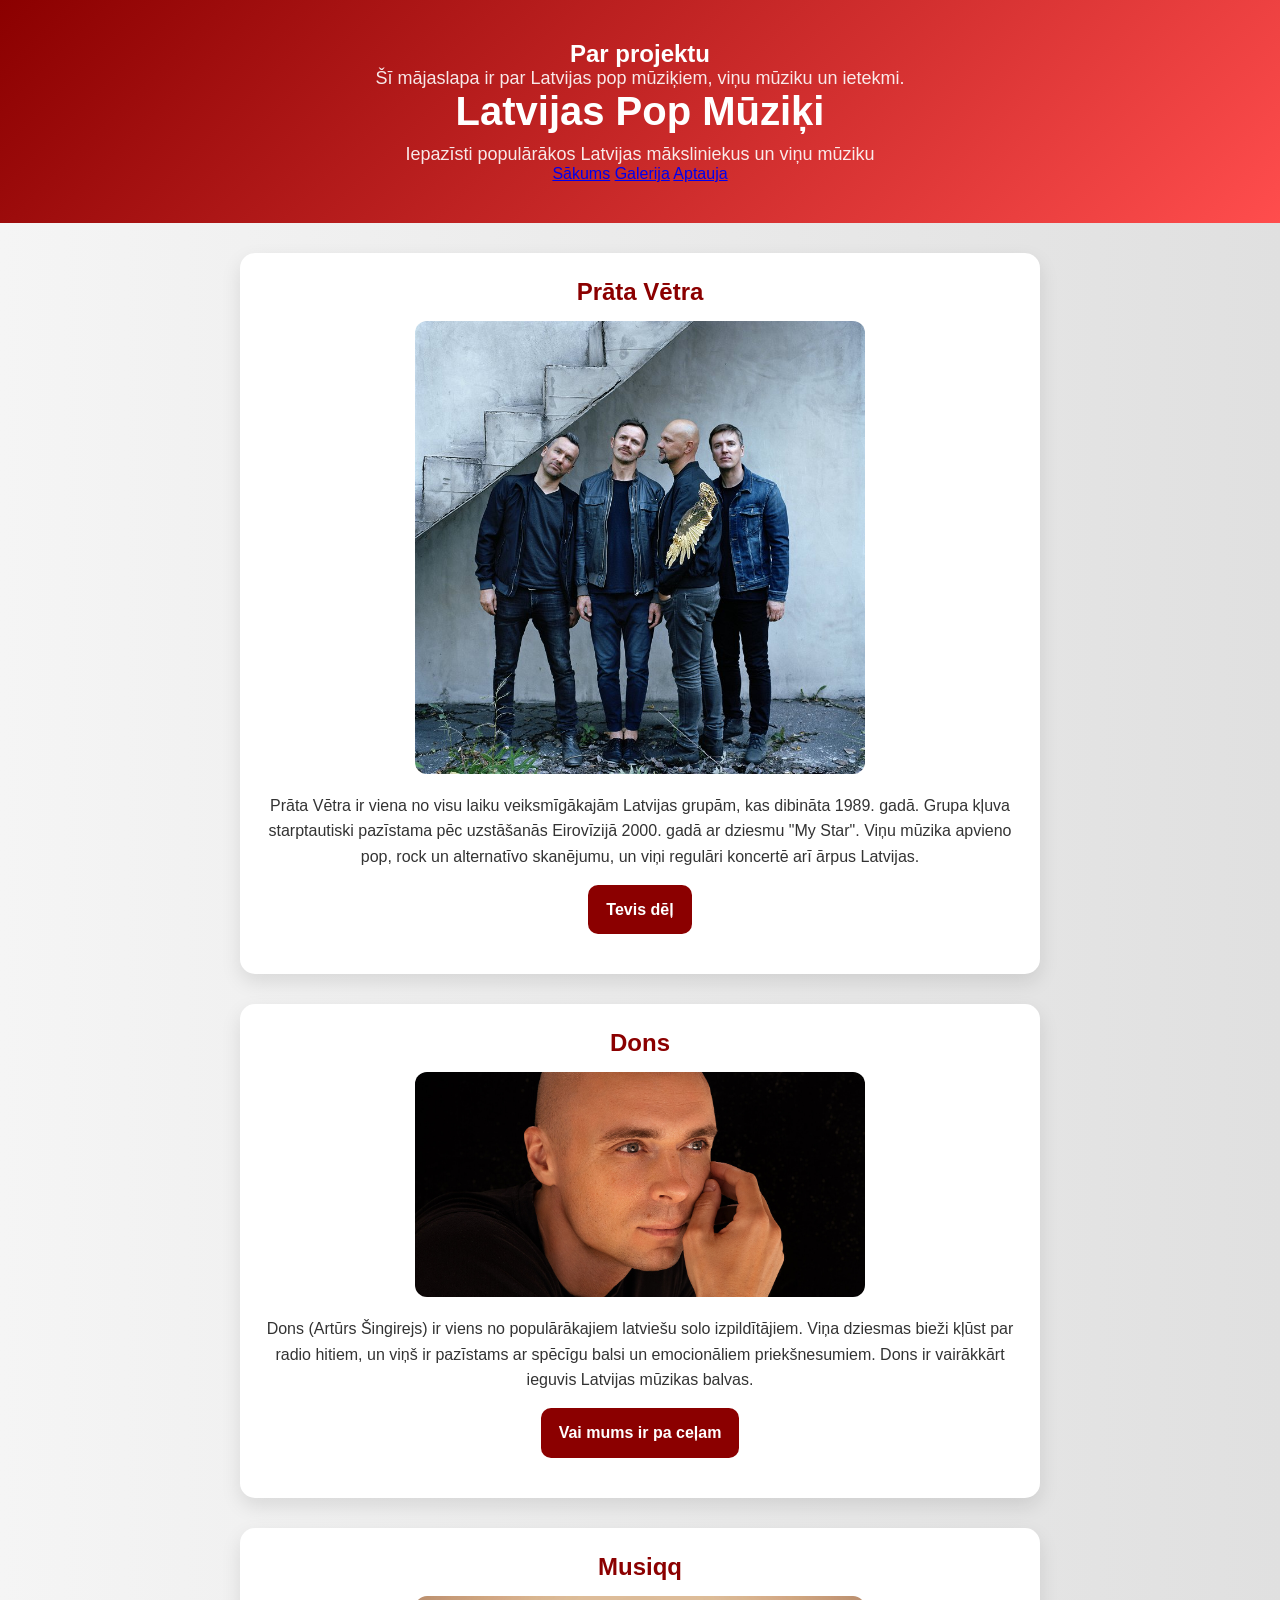
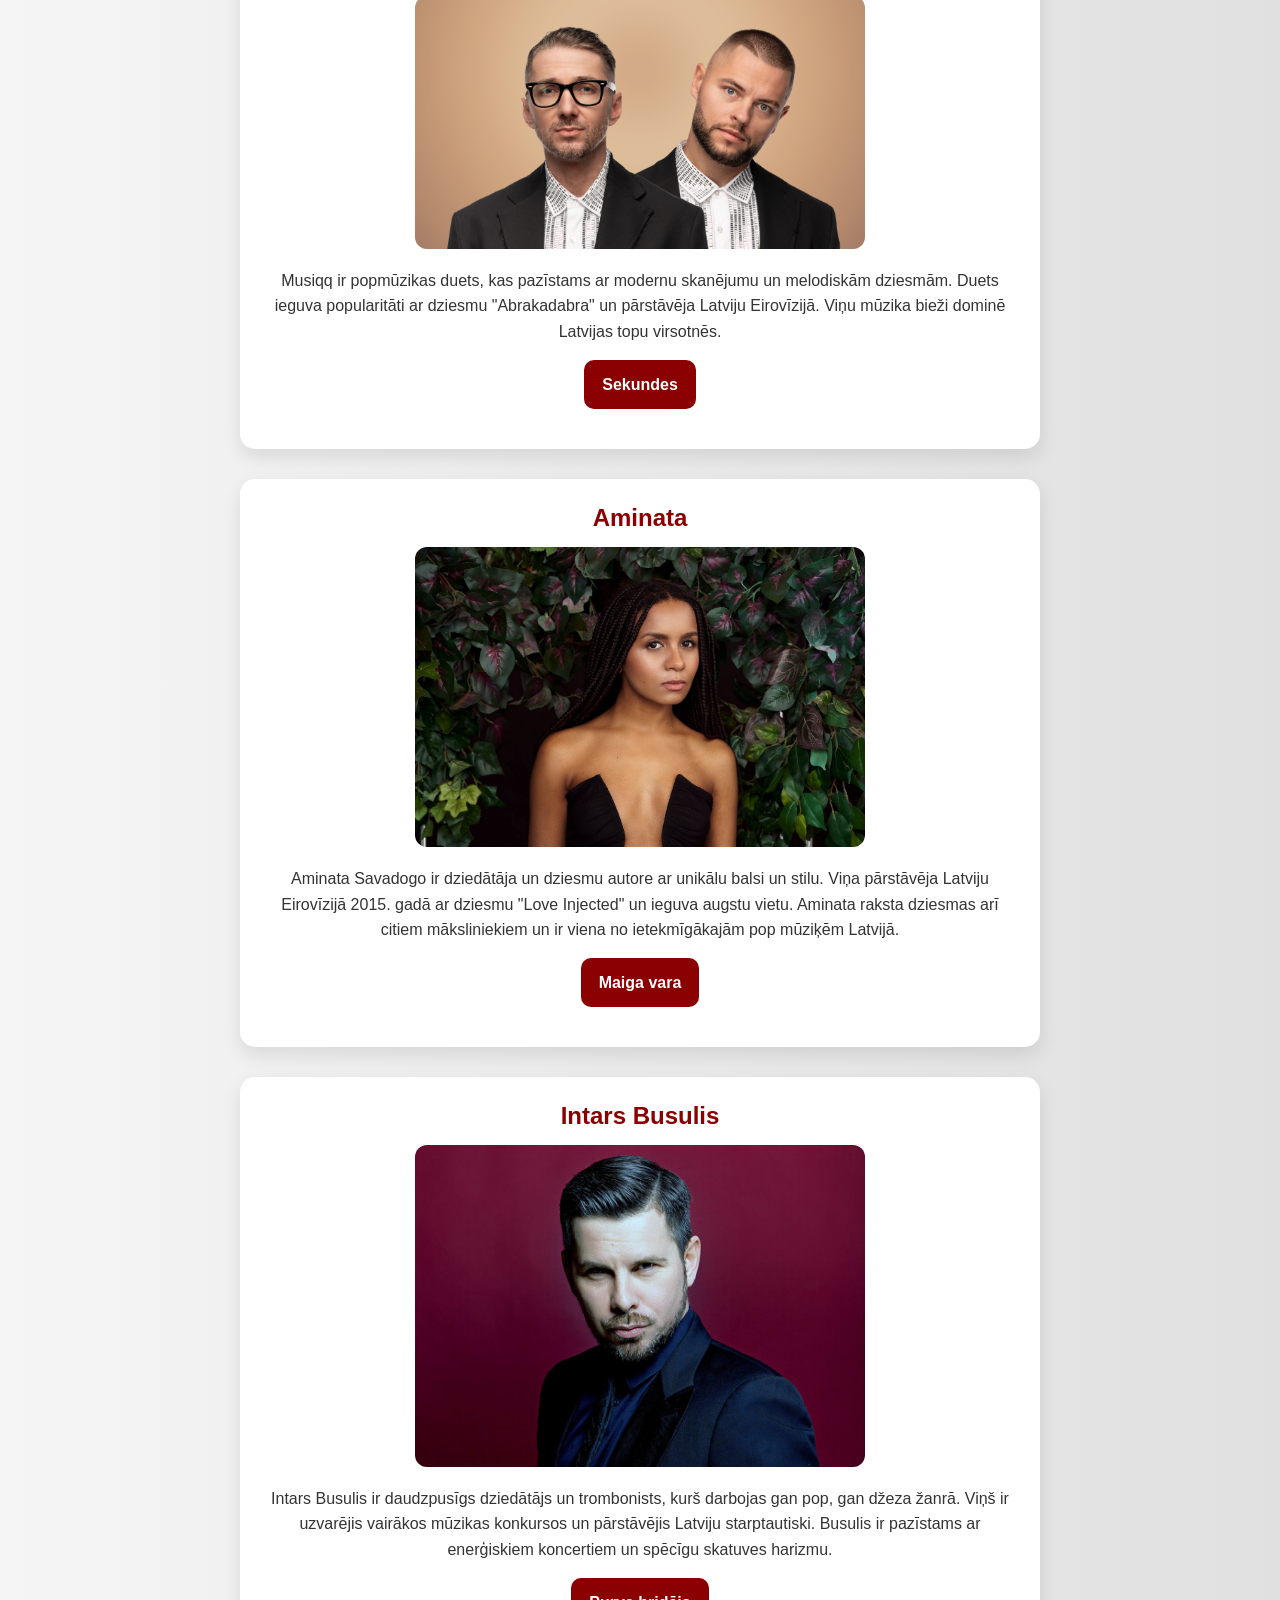
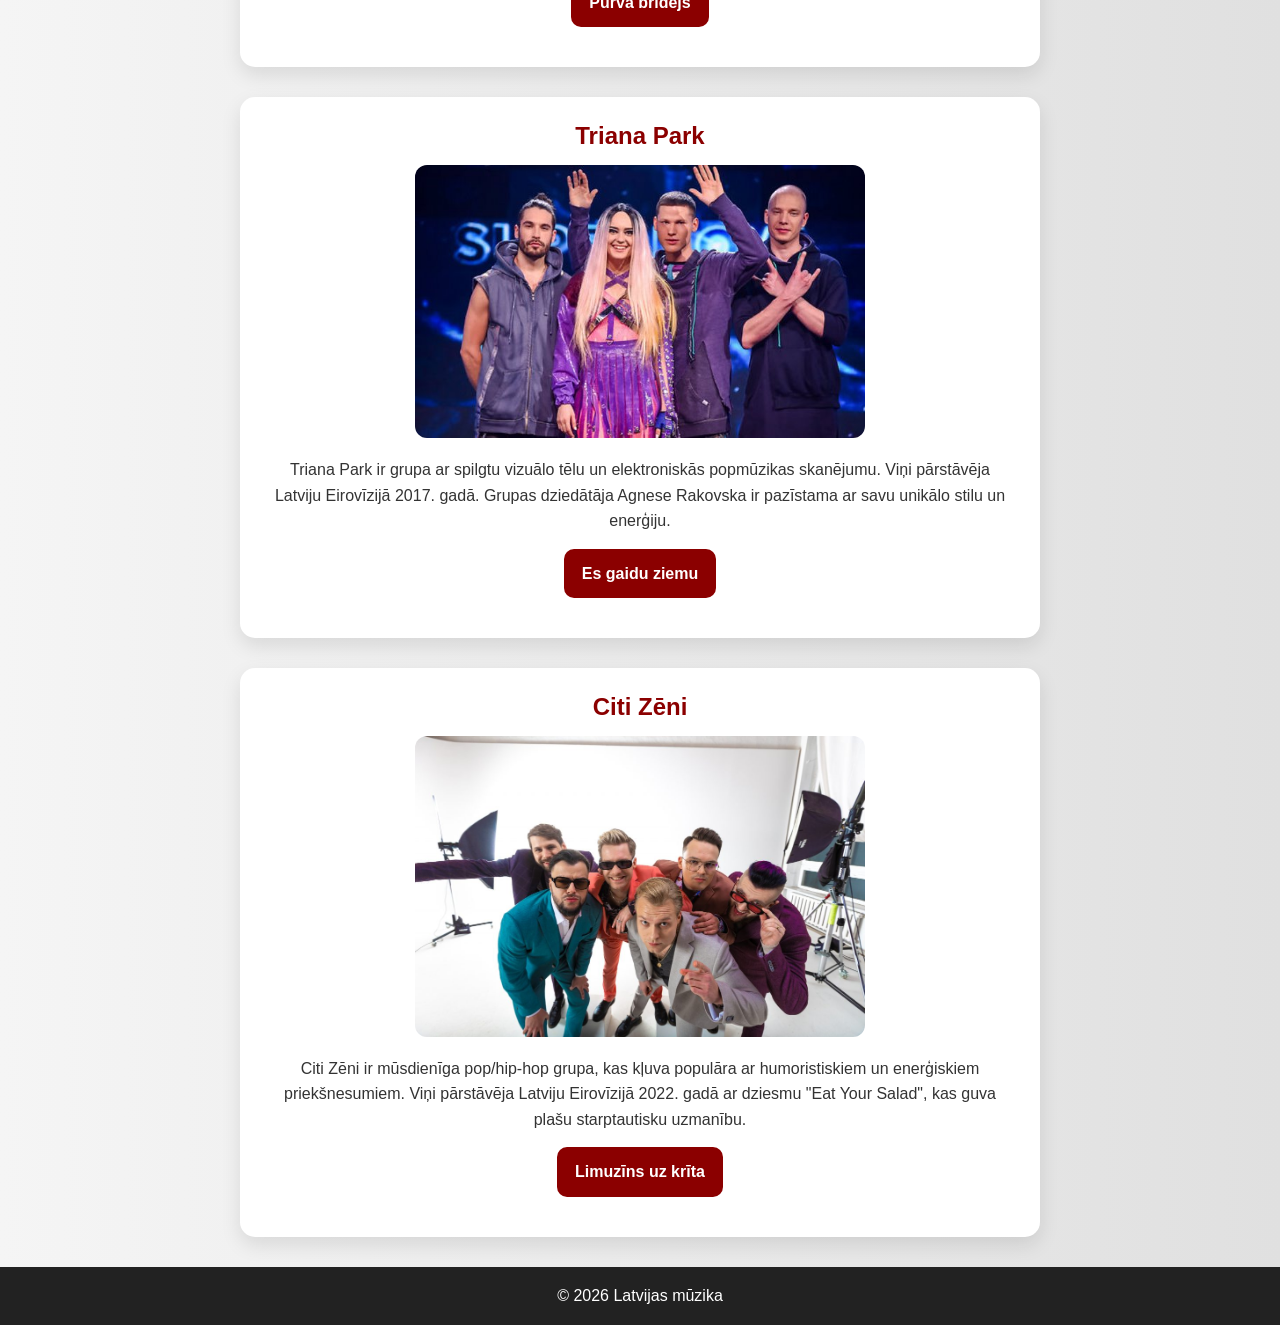
==== index.html @ 79929280 "Add files via upload" ====
<!DOCTYPE html>
<html lang="lv">
<head>
    <meta charset="UTF-8">
    <title>Latvijas pop mūziķi</title>
    <link rel="stylesheet" href="style.css">
</head>
<body>

<header>
    <section>
    <h2>Par projektu</h2>
    <p>Šī mājaslapa ir par Latvijas pop mūziķiem, viņu mūziku un ietekmi.</p>

</section>
    <h1>Latvijas Pop Mūziķi</h1>
    <p>Iepazīsti populārākos Latvijas māksliniekus un viņu mūziku</p>
</section>
    <nav>
    <a href="#sakums">Sākums</a>
    <a href="galerija.html">Galerija</a>
    <a href="aptauja.html">Aptauja</a>
</nav>
</section>
</header>

<section class="artist">
    <h2>Prāta Vētra</h2>
    <img src="foto/prata.jpg">
    <p>Prāta Vētra ir viena no visu laiku veiksmīgākajām Latvijas grupām, kas dibināta 1989. gadā. 
    Grupa kļuva starptautiski pazīstama pēc uzstāšanās Eirovīzijā 2000. gadā ar dziesmu "My Star". 
    Viņu mūzika apvieno pop, rock un alternatīvo skanējumu, un viņi regulāri koncertē arī ārpus Latvijas.</p>
<p><a href="https://www.youtube.com/watch?v=hHHdxt5UuNY&list=RDEM6ycSpHLim21CtD9KsnoxPQ&start_radio=1">Tevis dēļ </a></p>
</section>

<section class="artist">
    <h2>Dons</h2>
    <img src="foto/dons.jpg">
    <p>Dons (Artūrs Šingirejs) ir viens no populārākajiem latviešu solo izpildītājiem. 
    Viņa dziesmas bieži kļūst par radio hitiem, un viņš ir pazīstams ar spēcīgu balsi un emocionāliem priekšnesumiem. 
    Dons ir vairākkārt ieguvis Latvijas mūzikas balvas.</p>
    <p><a href="https://www.youtube.com/watch?v=D_lxk4Y0jTk">Vai mums ir pa ceļam</a></p>
</section>

<section class="artist">
    <h2>Musiqq</h2>
    <img src="foto/musiq.jpg">
    <p>Musiqq ir popmūzikas duets, kas pazīstams ar modernu skanējumu un melodiskām dziesmām. 
    Duets ieguva popularitāti ar dziesmu "Abrakadabra" un pārstāvēja Latviju Eirovīzijā. 
    Viņu mūzika bieži dominē Latvijas topu virsotnēs.</p>
    <p><a href="https://www.youtube.com/watch?v=s8tIGXAxvW4">Sekundes</a></p>
</section>

<section class="artist">
    <h2>Aminata</h2>
    <img src="foto/aminata.jpg">
    <p>Aminata Savadogo ir dziedātāja un dziesmu autore ar unikālu balsi un stilu. 
    Viņa pārstāvēja Latviju Eirovīzijā 2015. gadā ar dziesmu "Love Injected" un ieguva augstu vietu. 
    Aminata raksta dziesmas arī citiem māksliniekiem un ir viena no ietekmīgākajām pop mūziķēm Latvijā.</p>
    <p><a href="https://www.youtube.com/watch?v=txrPb3kIbwU">Maiga vara</a></p>
</section>

<section class="artist">
    <h2>Intars Busulis</h2>
    <img src="foto/busulis.jpg">
    <p>Intars Busulis ir daudzpusīgs dziedātājs un trombonists, kurš darbojas gan pop, gan džeza žanrā. 
    Viņš ir uzvarējis vairākos mūzikas konkursos un pārstāvējis Latviju starptautiski. 
    Busulis ir pazīstams ar enerģiskiem koncertiem un spēcīgu skatuves harizmu.</p>
    <p><a href="https://www.youtube.com/watch?v=L67GRSdQ5Eg">Purva bridējs</a></p>
</section>

<section class="artist">
    <h2>Triana Park</h2>
    <img src="foto/park.jpg">
    <p>Triana Park ir grupa ar spilgtu vizuālo tēlu un elektroniskās popmūzikas skanējumu. 
    Viņi pārstāvēja Latviju Eirovīzijā 2017. gadā. Grupas dziedātāja Agnese Rakovska ir pazīstama ar savu unikālo stilu un enerģiju.</p>
<p><a href="https://www.youtube.com/watch?v=--_uRJ1dg6k">Es gaidu ziemu</a></p>
</section>

<section class="artist">
    <h2>Citi Zēni</h2>
    <img src="foto/zeni.jpg">
    <p>Citi Zēni ir mūsdienīga pop/hip-hop grupa, kas kļuva populāra ar humoristiskiem un enerģiskiem priekšnesumiem. 
    Viņi pārstāvēja Latviju Eirovīzijā 2022. gadā ar dziesmu "Eat Your Salad", kas guva plašu starptautisku uzmanību.
    <p><a href="https://www.youtube.com/watch?v=3w0Yr8lLOn4">Limuzīns uz krīta</a></p>
</section>

<footer>
    <p>© 2026 Latvijas mūzika</p>
</footer>
<script src="js/script.js"></script>
</body>
</html>
---- style.css ----
* {
    margin: 0;
    padding: 0;
    box-sizing: border-box;
}

body {
    font-family: 'Segoe UI', Arial, sans-serif;
    background: linear-gradient(to right, #f5f5f5, #e0e0e0);
    color: #333;
}

/* HEADER */
header {
    background: linear-gradient(135deg, #8b0000, #ff4d4d);
    color: white;
    text-align: center;
    padding: 40px 20px;
}

header h1 {
    font-size: 40px;
    margin-bottom: 10px;
}

header p {
    font-size: 18px;
    opacity: 0.9;
}

/* ARTIST BLOKI */
.artist {
    background: white;
    margin: 30px auto;
    padding: 25px;
    width: 85%;
    max-width: 800px;
    border-radius: 15px;
    text-align: center;
    box-shadow: 0 8px 20px rgba(0,0,0,0.1);
    transition: transform 0.3s, box-shadow 0.3s;
}

.artist:hover {
    transform: translateY(-5px);
    box-shadow: 0 12px 25px rgba(0,0,0,0.2);
}

.artist h2 {
    margin-bottom: 15px;
    color: #8b0000;
}

/* BILDES */
.artist img {
    width: 100%;
    max-width: 450px;
    border-radius: 12px;
    margin-bottom: 15px;
}

/* TEKSTS */
.artist p {
    font-size: 16px;
    line-height: 1.6;
    margin-bottom: 15px;
}

/* POGA */
.artist a {
    display: inline-block;
    padding: 12px 18px;
    background: #8b0000;
    color: white;
    text-decoration: none;
    border-radius: 10px;
    font-weight: bold;
    transition: background 0.3s, transform 0.2s;
}

.artist a:hover {
    background: #ff4d4d;
    transform: scale(1.05);
}

/* FOOTER */
footer {
    text-align: center;
    padding: 20px;
    margin-top: 30px;
    background: #222;
    color: white;
}

/* RESPONSIVE (telefonam) */
@media (max-width: 600px) {
    header h1 {
        font-size: 28px;
    }

    .artist {
        width: 95%;
        padding: 20px;
    }
}
.modal {
    display: none;
    position: fixed;
    z-index: 1000;
    left: 0;
    top: 0;
    width: 100%;
    height: 100%;
    background: rgba(0,0,0,0.8);
}

.modal-content {
    position: relative;
    margin: 10% auto;
    width: 80%;
    max-width: 700px;
}

.modal iframe {
    width: 100%;
    height: 400px;
    border-radius: 10px;
}

.close {
    position: absolute;
    top: -30px;
    right: 0;
    color: white;
    font-size: 30px;
    cursor: pointer;
}

.modal {
    display: none;
    position: fixed;
    z-index: 1000;
    left: 0;
    top: 0;
    width: 100%;
    height: 100%;
    background: rgba(0,0,0,0.8);
}

.modal-content {
    position: relative;
    margin: 10% auto;
    width: 80%;
    max-width: 700px;
}

.modal iframe {
    width: 100%;
    height: 400px;
}

.close {
    position: absolute;
    top: -30px;
    right: 0;
    color: white;
    font-size: 30px;
    cursor: pointer;
}
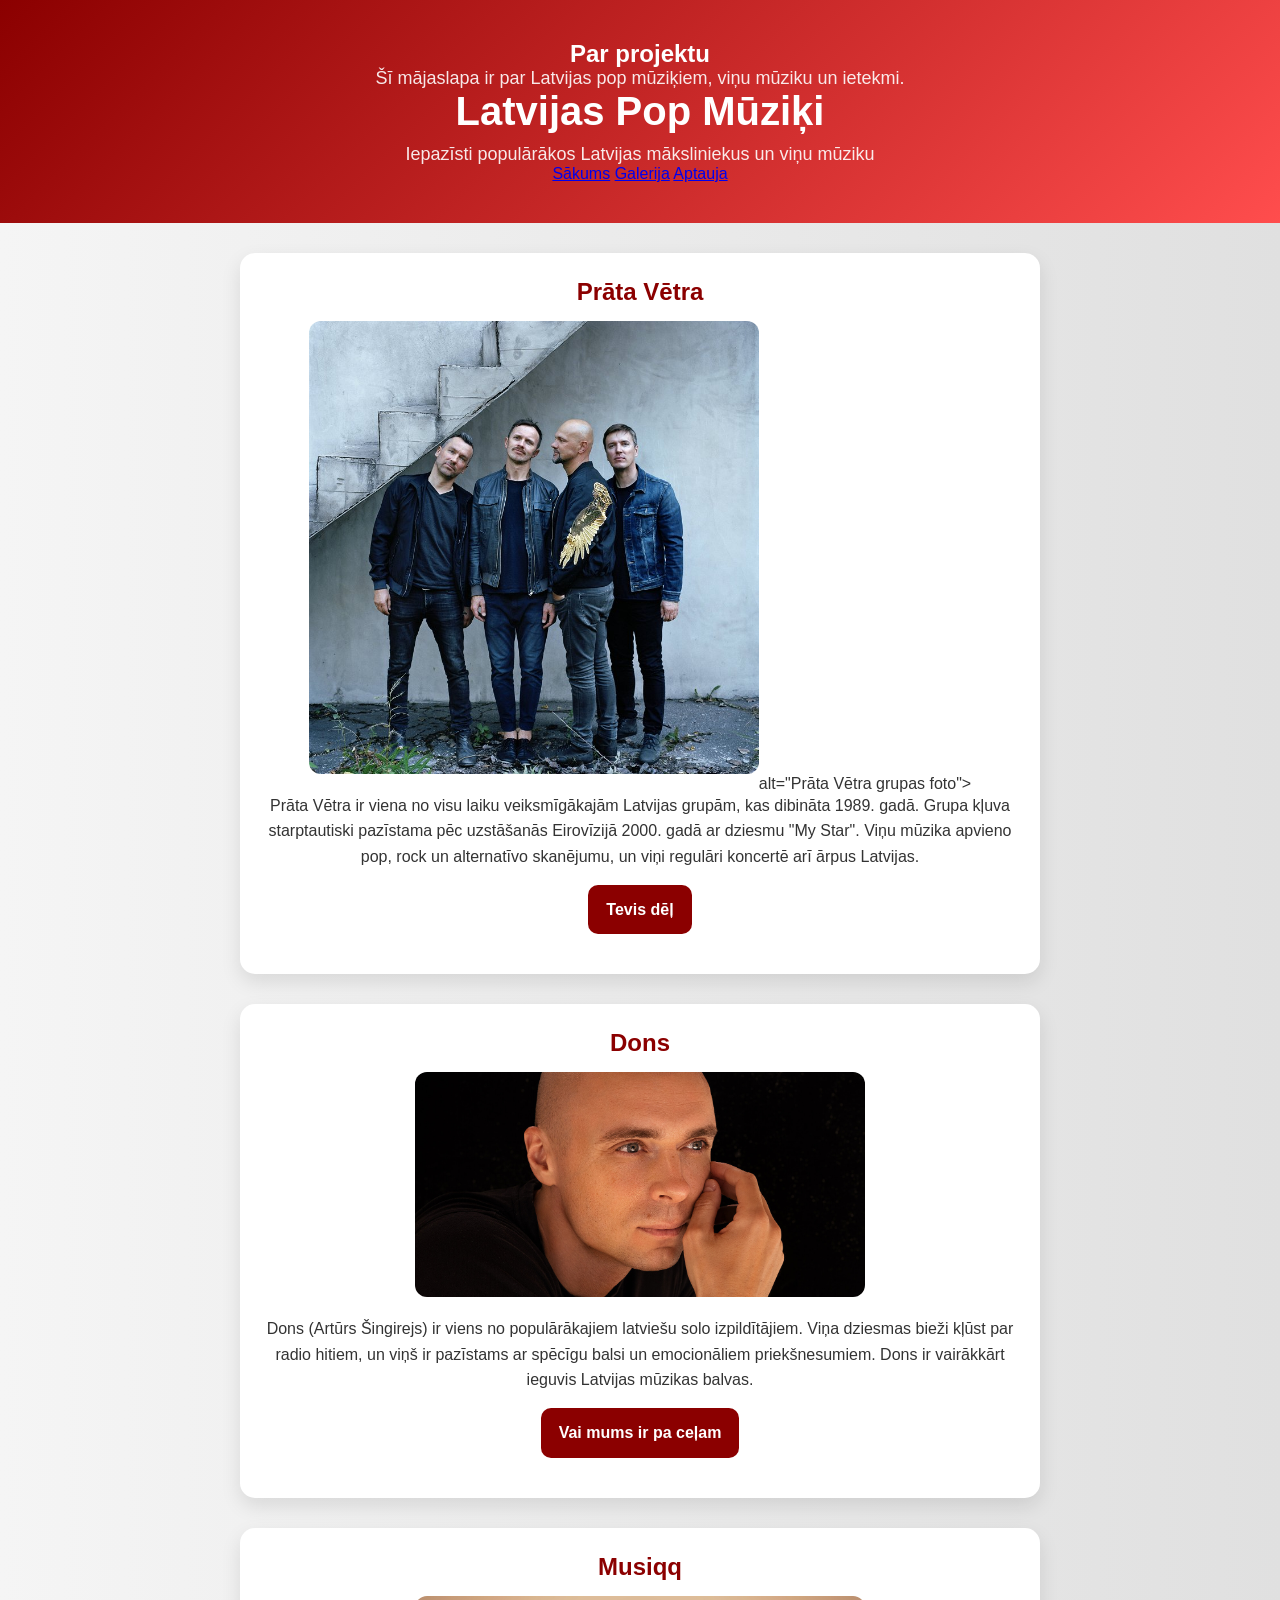
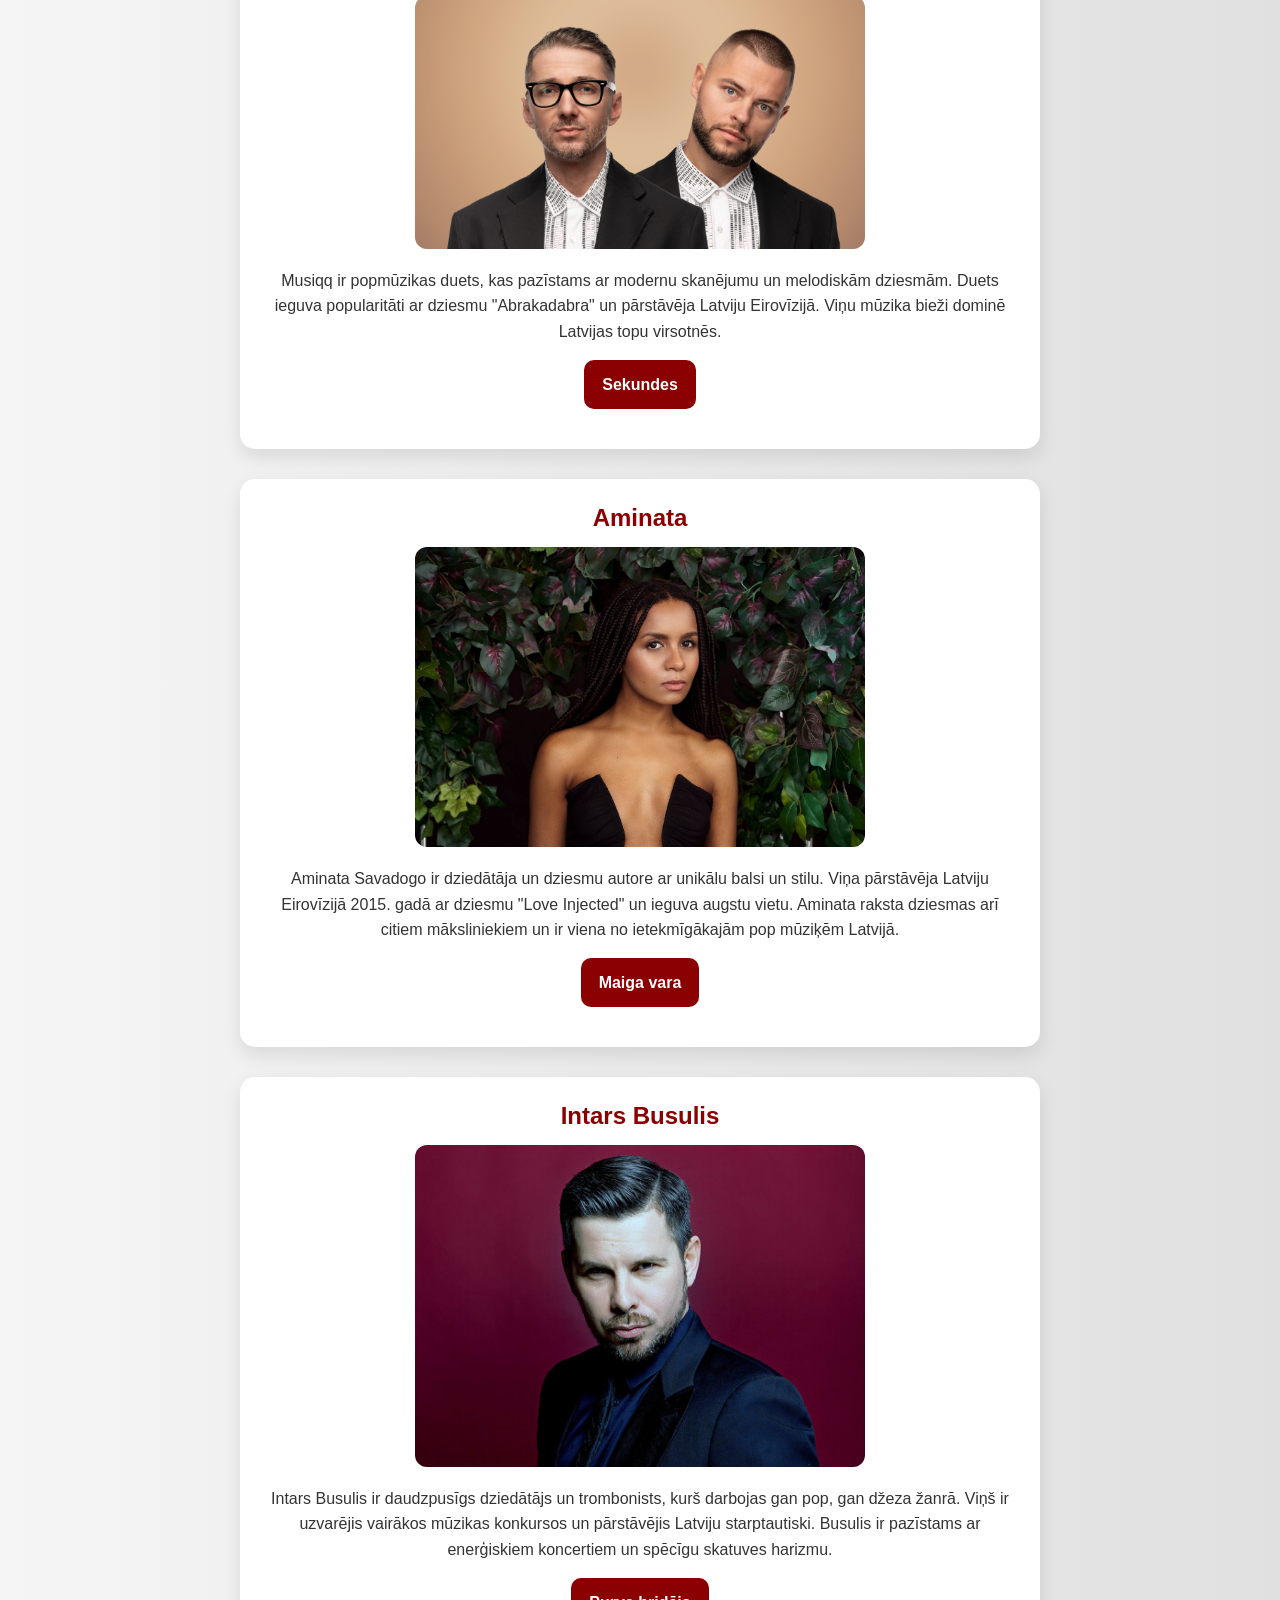
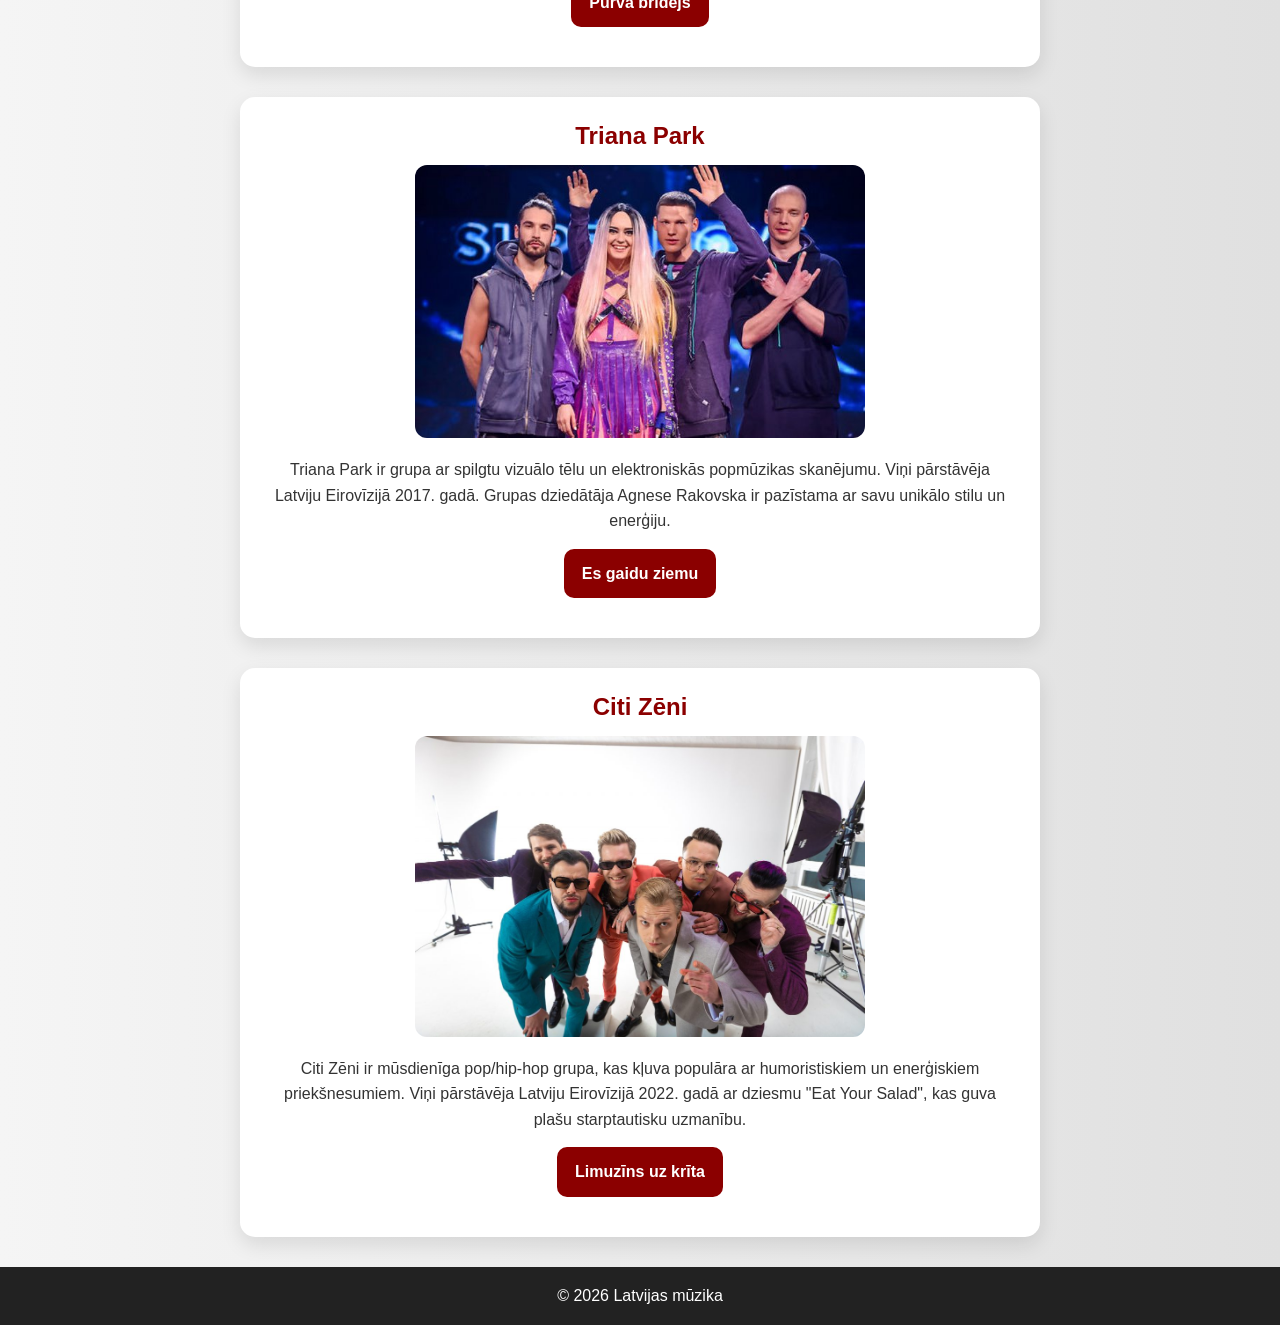
==== commit 00f190f9: "Fix HTML encoding issues in index.html" ====
--- a/index.html
+++ b/index.html
@@ -26,7 +26,7 @@
 
 <section class="artist">
     <h2>Prāta Vētra</h2>
-    <img src="foto/prata.jpg">
+    <img src="foto/prata.jpg">alt="Prāta Vētra grupas foto">
     <p>Prāta Vētra ir viena no visu laiku veiksmīgākajām Latvijas grupām, kas dibināta 1989. gadā. 
     Grupa kļuva starptautiski pazīstama pēc uzstāšanās Eirovīzijā 2000. gadā ar dziesmu "My Star". 
     Viņu mūzika apvieno pop, rock un alternatīvo skanējumu, un viņi regulāri koncertē arī ārpus Latvijas.</p>
@@ -90,4 +90,4 @@
 </footer>
 <script src="js/script.js"></script>
 </body>
-</html>+</html>
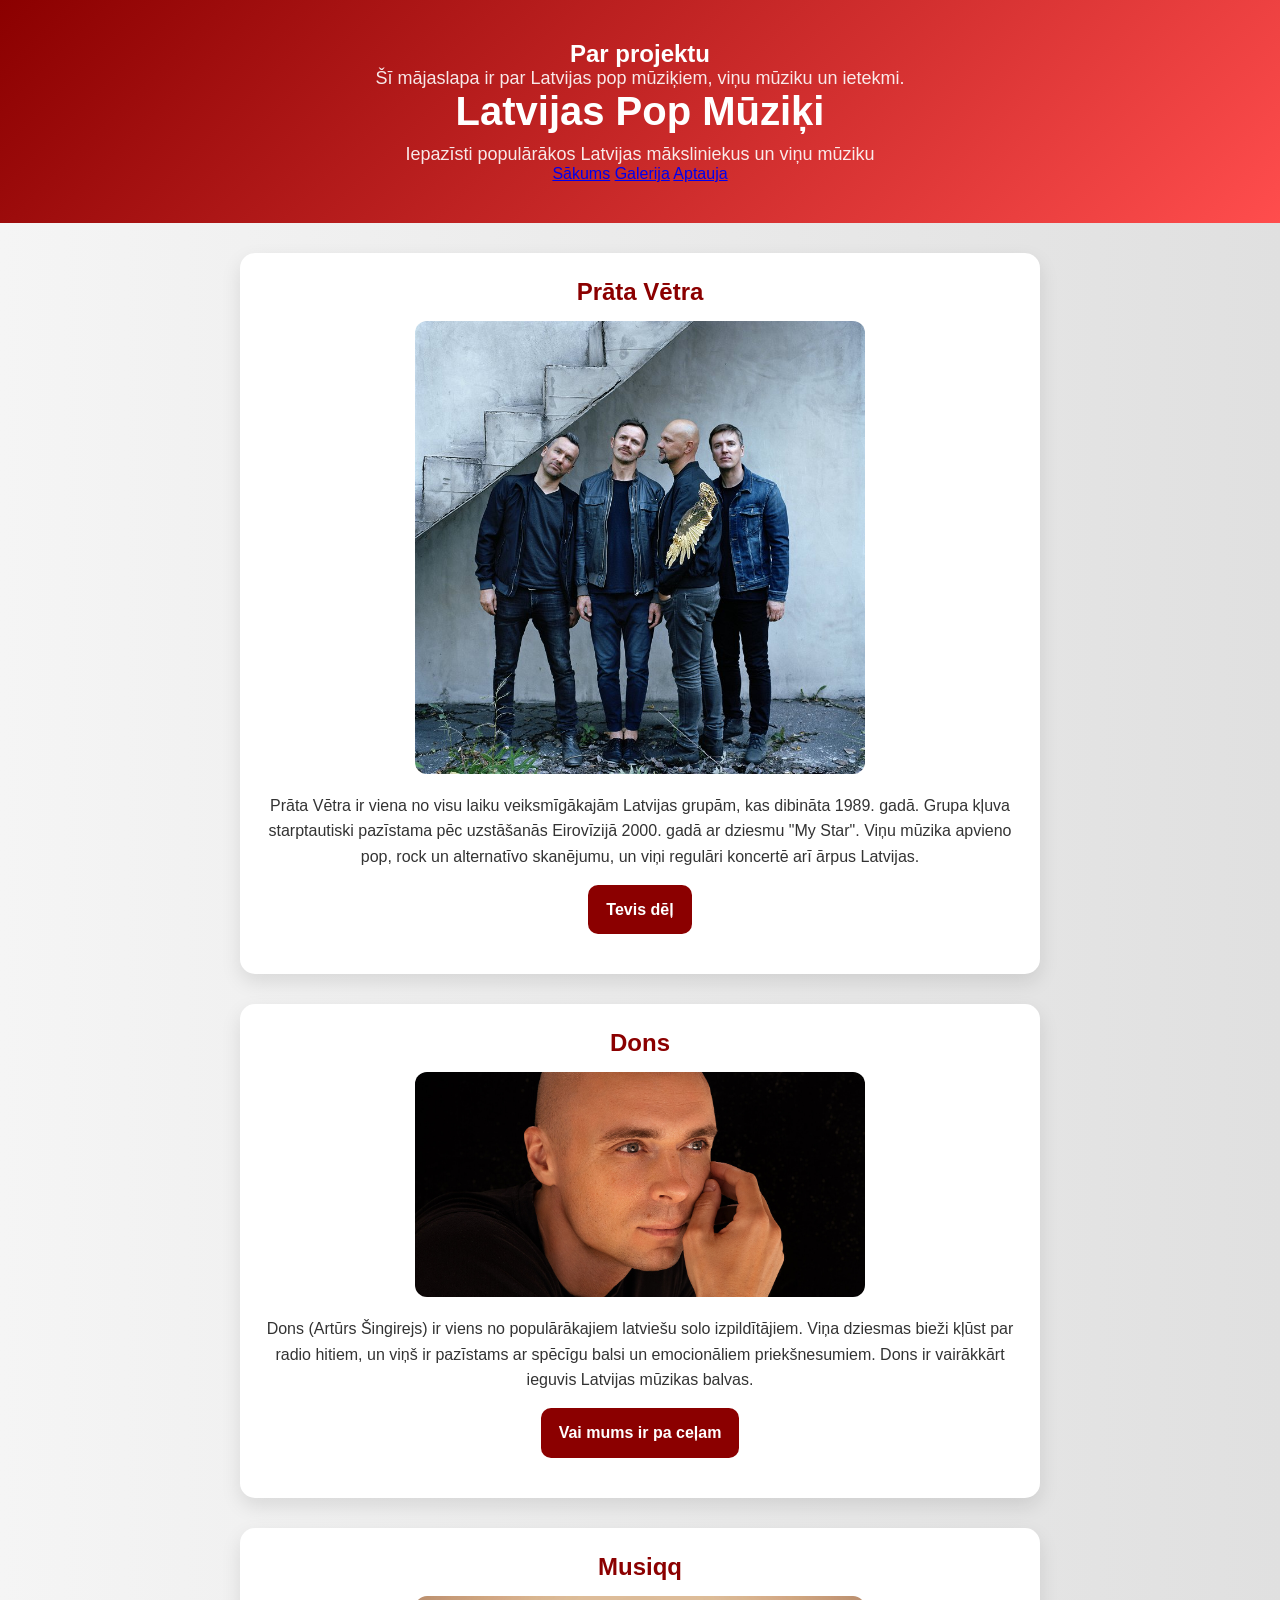
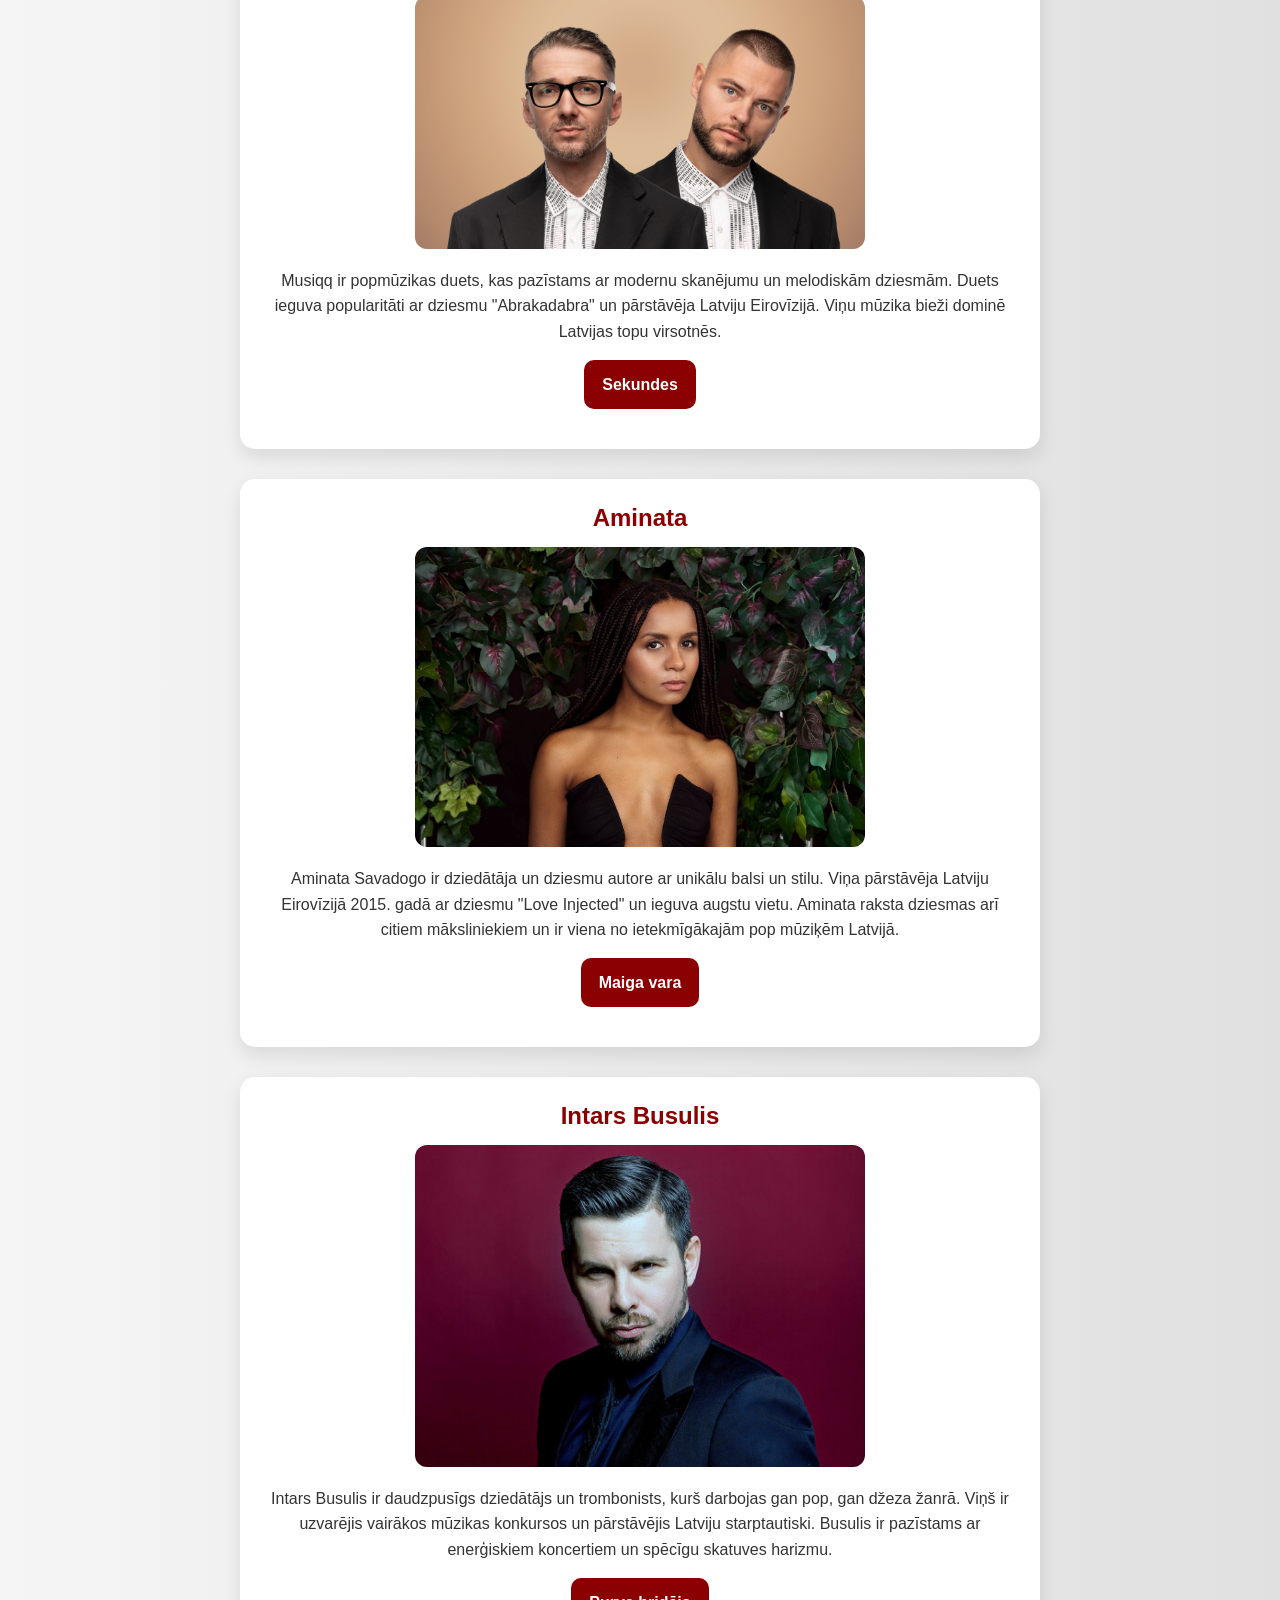
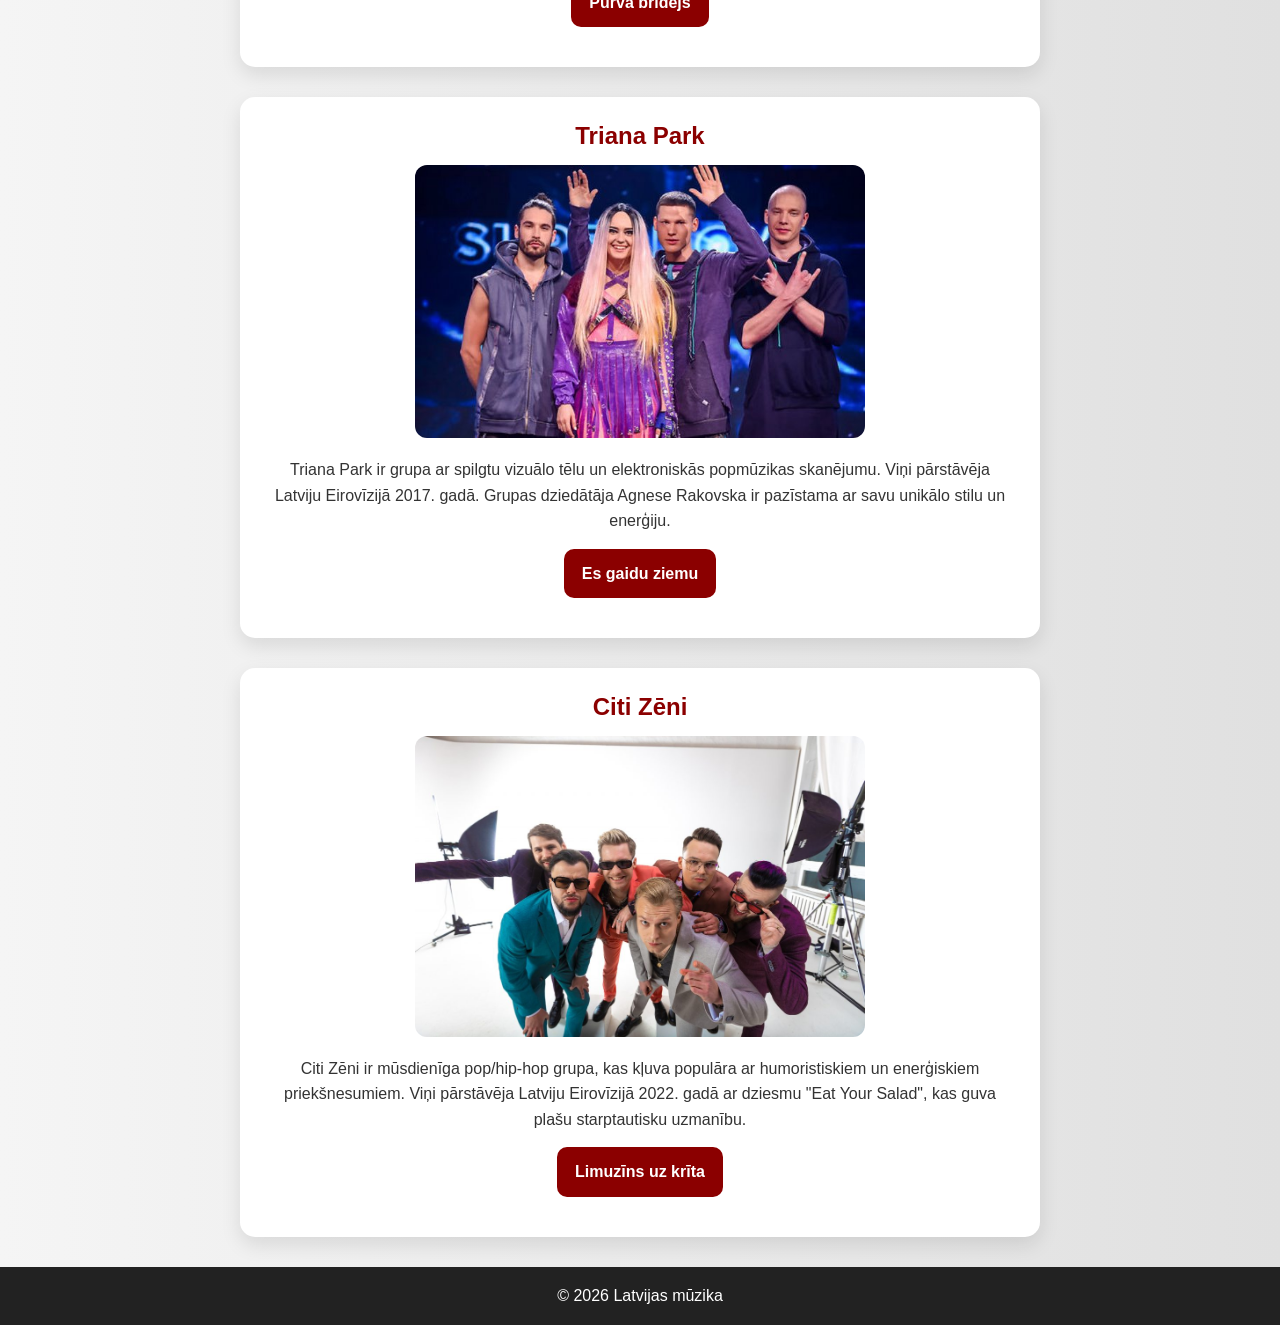
==== commit 075566a8: "Update index.html" ====
--- a/index.html
+++ b/index.html
@@ -26,7 +26,7 @@
 
 <section class="artist">
     <h2>Prāta Vētra</h2>
-    <img src="foto/prata.jpg">alt="Prāta Vētra grupas foto">
+    <img src="foto/prata.jpg">
     <p>Prāta Vētra ir viena no visu laiku veiksmīgākajām Latvijas grupām, kas dibināta 1989. gadā. 
     Grupa kļuva starptautiski pazīstama pēc uzstāšanās Eirovīzijā 2000. gadā ar dziesmu "My Star". 
     Viņu mūzika apvieno pop, rock un alternatīvo skanējumu, un viņi regulāri koncertē arī ārpus Latvijas.</p>
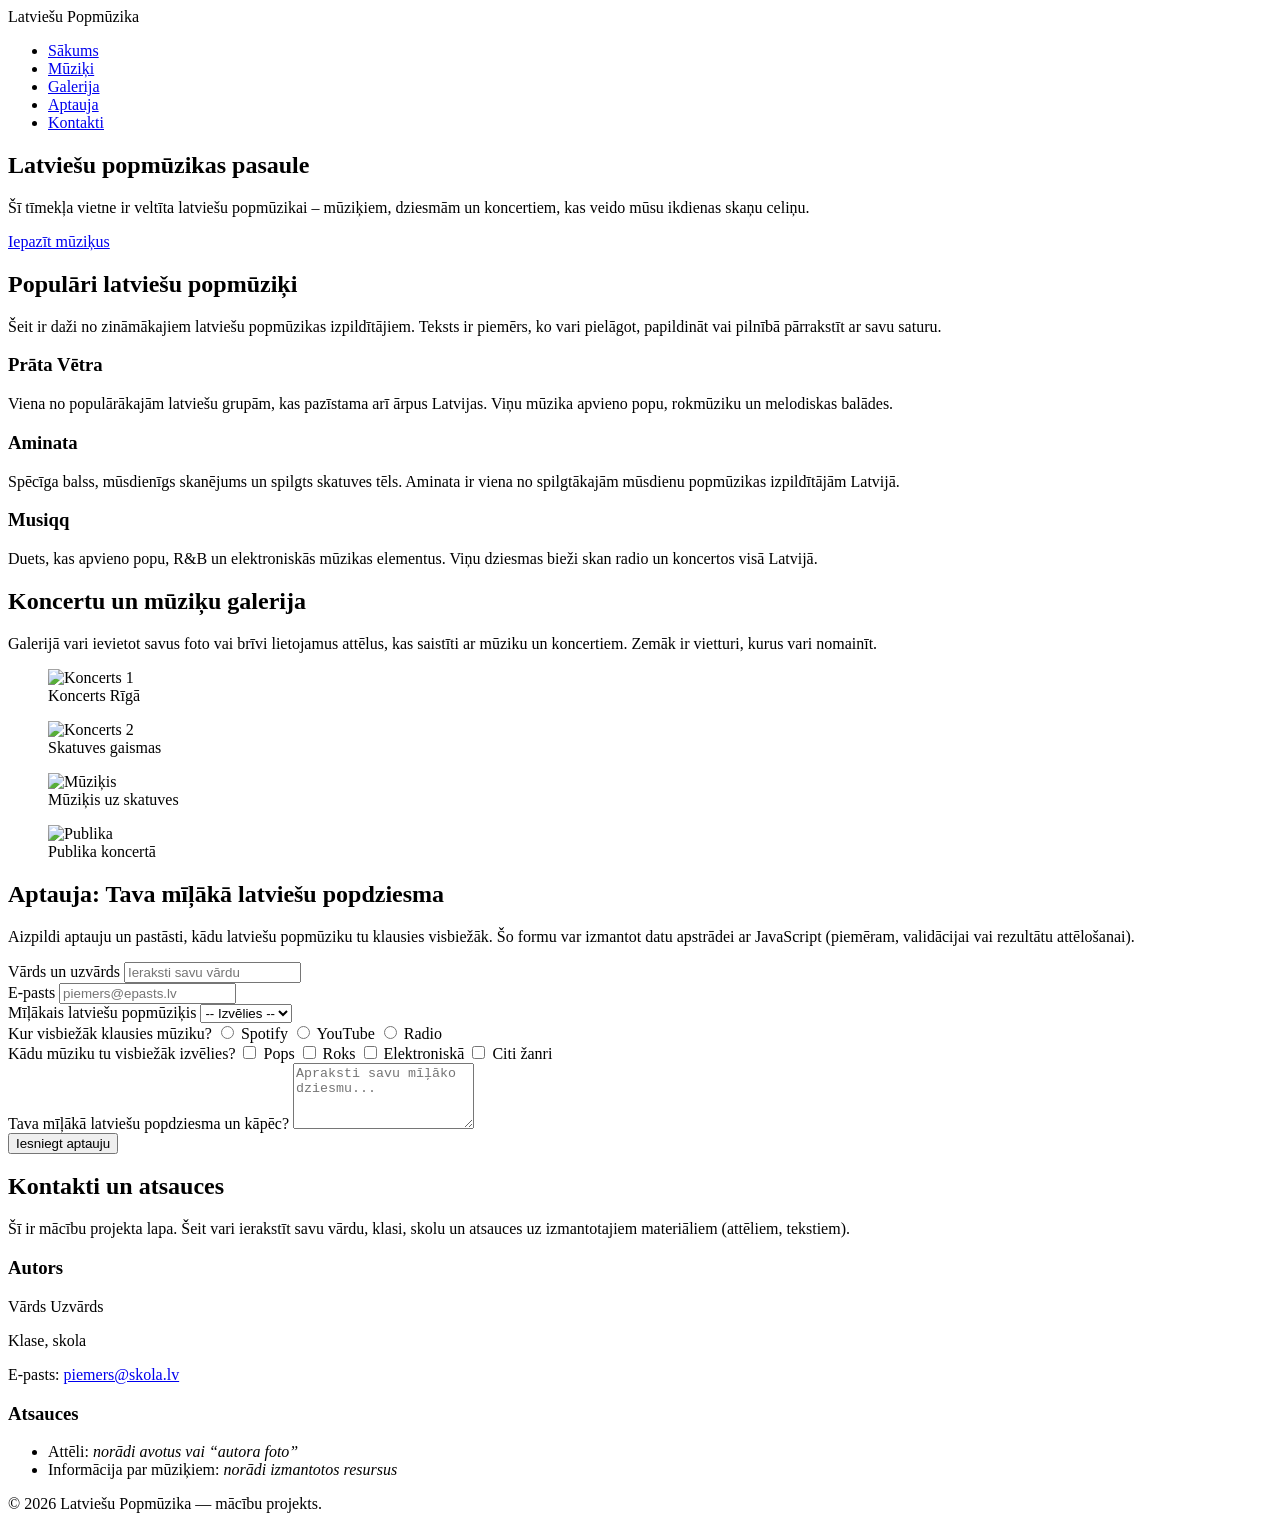
==== commit 37336e16: "Update index.html" ====
--- a/index.html
+++ b/index.html
@@ -2,92 +2,209 @@
 <html lang="lv">
 <head>
     <meta charset="UTF-8">
-    <title>Latvijas pop mūziķi</title>
-    <link rel="stylesheet" href="style.css">
+    <title>Latviešu Popmūzika</title>
+    <meta name="viewport" content="width=device-width, initial-scale=1.0">
+    <link rel="stylesheet" href="css/style.css">
 </head>
 <body>
-
-<header>
-    <section>
-    <h2>Par projektu</h2>
-    <p>Šī mājaslapa ir par Latvijas pop mūziķiem, viņu mūziku un ietekmi.</p>
-
-</section>
-    <h1>Latvijas Pop Mūziķi</h1>
-    <p>Iepazīsti populārākos Latvijas māksliniekus un viņu mūziku</p>
-</section>
-    <nav>
-    <a href="#sakums">Sākums</a>
-    <a href="galerija.html">Galerija</a>
-    <a href="aptauja.html">Aptauja</a>
-</nav>
-</section>
-</header>
-
-<section class="artist">
-    <h2>Prāta Vētra</h2>
-    <img src="foto/prata.jpg">
-    <p>Prāta Vētra ir viena no visu laiku veiksmīgākajām Latvijas grupām, kas dibināta 1989. gadā. 
-    Grupa kļuva starptautiski pazīstama pēc uzstāšanās Eirovīzijā 2000. gadā ar dziesmu "My Star". 
-    Viņu mūzika apvieno pop, rock un alternatīvo skanējumu, un viņi regulāri koncertē arī ārpus Latvijas.</p>
-<p><a href="https://www.youtube.com/watch?v=hHHdxt5UuNY&list=RDEM6ycSpHLim21CtD9KsnoxPQ&start_radio=1">Tevis dēļ </a></p>
-</section>
-
-<section class="artist">
-    <h2>Dons</h2>
-    <img src="foto/dons.jpg">
-    <p>Dons (Artūrs Šingirejs) ir viens no populārākajiem latviešu solo izpildītājiem. 
-    Viņa dziesmas bieži kļūst par radio hitiem, un viņš ir pazīstams ar spēcīgu balsi un emocionāliem priekšnesumiem. 
-    Dons ir vairākkārt ieguvis Latvijas mūzikas balvas.</p>
-    <p><a href="https://www.youtube.com/watch?v=D_lxk4Y0jTk">Vai mums ir pa ceļam</a></p>
-</section>
-
-<section class="artist">
-    <h2>Musiqq</h2>
-    <img src="foto/musiq.jpg">
-    <p>Musiqq ir popmūzikas duets, kas pazīstams ar modernu skanējumu un melodiskām dziesmām. 
-    Duets ieguva popularitāti ar dziesmu "Abrakadabra" un pārstāvēja Latviju Eirovīzijā. 
-    Viņu mūzika bieži dominē Latvijas topu virsotnēs.</p>
-    <p><a href="https://www.youtube.com/watch?v=s8tIGXAxvW4">Sekundes</a></p>
-</section>
-
-<section class="artist">
-    <h2>Aminata</h2>
-    <img src="foto/aminata.jpg">
-    <p>Aminata Savadogo ir dziedātāja un dziesmu autore ar unikālu balsi un stilu. 
-    Viņa pārstāvēja Latviju Eirovīzijā 2015. gadā ar dziesmu "Love Injected" un ieguva augstu vietu. 
-    Aminata raksta dziesmas arī citiem māksliniekiem un ir viena no ietekmīgākajām pop mūziķēm Latvijā.</p>
-    <p><a href="https://www.youtube.com/watch?v=txrPb3kIbwU">Maiga vara</a></p>
-</section>
-
-<section class="artist">
-    <h2>Intars Busulis</h2>
-    <img src="foto/busulis.jpg">
-    <p>Intars Busulis ir daudzpusīgs dziedātājs un trombonists, kurš darbojas gan pop, gan džeza žanrā. 
-    Viņš ir uzvarējis vairākos mūzikas konkursos un pārstāvējis Latviju starptautiski. 
-    Busulis ir pazīstams ar enerģiskiem koncertiem un spēcīgu skatuves harizmu.</p>
-    <p><a href="https://www.youtube.com/watch?v=L67GRSdQ5Eg">Purva bridējs</a></p>
-</section>
-
-<section class="artist">
-    <h2>Triana Park</h2>
-    <img src="foto/park.jpg">
-    <p>Triana Park ir grupa ar spilgtu vizuālo tēlu un elektroniskās popmūzikas skanējumu. 
-    Viņi pārstāvēja Latviju Eirovīzijā 2017. gadā. Grupas dziedātāja Agnese Rakovska ir pazīstama ar savu unikālo stilu un enerģiju.</p>
-<p><a href="https://www.youtube.com/watch?v=--_uRJ1dg6k">Es gaidu ziemu</a></p>
-</section>
-
-<section class="artist">
-    <h2>Citi Zēni</h2>
-    <img src="foto/zeni.jpg">
-    <p>Citi Zēni ir mūsdienīga pop/hip-hop grupa, kas kļuva populāra ar humoristiskiem un enerģiskiem priekšnesumiem. 
-    Viņi pārstāvēja Latviju Eirovīzijā 2022. gadā ar dziesmu "Eat Your Salad", kas guva plašu starptautisku uzmanību.
-    <p><a href="https://www.youtube.com/watch?v=3w0Yr8lLOn4">Limuzīns uz krīta</a></p>
-</section>
-
-<footer>
-    <p>© 2026 Latvijas mūzika</p>
-</footer>
-<script src="js/script.js"></script>
+    <header class="site-header">
+        <div class="logo">Latviešu Popmūzika</div>
+        <nav class="main-nav">
+            <ul>
+                <li><a href="#sakums">Sākums</a></li>
+                <li><a href="#muziki">Mūziķi</a></li>
+                <li><a href="#galerija">Galerija</a></li>
+                <li><a href="#aptauja">Aptauja</a></li>
+                <li><a href="#kontakti">Kontakti</a></li>
+            </ul>
+        </nav>
+    </header>
+
+    <main>
+        <!-- SĀKUMS -->
+        <section id="sakums" class="hero">
+            <div class="hero-content">
+                <h1>Latviešu popmūzikas pasaule</h1>
+                <p>
+                    Šī tīmekļa vietne ir veltīta latviešu popmūzikai – mūziķiem, dziesmām un koncertiem,
+                    kas veido mūsu ikdienas skaņu celiņu.
+                </p>
+                <a href="#muziki" class="btn-primary">Iepazīt mūziķus</a>
+            </div>
+        </section>
+
+        <!-- MŪZIĶI -->
+        <section id="muziki" class="section">
+            <h2>Populāri latviešu popmūziķi</h2>
+            <p class="section-intro">
+                Šeit ir daži no zināmākajiem latviešu popmūzikas izpildītājiem. Teksts ir piemērs, ko vari
+                pielāgot, papildināt vai pilnībā pārrakstīt ar savu saturu.
+            </p>
+
+            <div class="cards">
+                <article class="card">
+                    <h3>Prāta Vētra</h3>
+                    <p>
+                        Viena no populārākajām latviešu grupām, kas pazīstama arī ārpus Latvijas.
+                        Viņu mūzika apvieno popu, rokmūziku un melodiskas balādes.
+                    </p>
+                </article>
+
+                <article class="card">
+                    <h3>Aminata</h3>
+                    <p>
+                        Spēcīga balss, mūsdienīgs skanējums un spilgts skatuves tēls. Aminata ir
+                        viena no spilgtākajām mūsdienu popmūzikas izpildītājām Latvijā.
+                    </p>
+                </article>
+
+                <article class="card">
+                    <h3>Musiqq</h3>
+                    <p>
+                        Duets, kas apvieno popu, R&amp;B un elektroniskās mūzikas elementus. Viņu dziesmas
+                        bieži skan radio un koncertos visā Latvijā.
+                    </p>
+                </article>
+            </div>
+        </section>
+
+        <!-- GALERIJA -->
+        <section id="galerija" class="section section-alt">
+            <h2>Koncertu un mūziķu galerija</h2>
+            <p class="section-intro">
+                Galerijā vari ievietot savus foto vai brīvi lietojamus attēlus, kas saistīti ar mūziku
+                un koncertiem. Zemāk ir vietturi, kurus vari nomainīt.
+            </p>
+
+            <div class="gallery">
+                <figure class="gallery-item">
+                    <img src="images/koncerts1.jpg" alt="Koncerts 1">
+                    <figcaption>Koncerts Rīgā</figcaption>
+                </figure>
+                <figure class="gallery-item">
+                    <img src="images/koncerts2.jpg" alt="Koncerts 2">
+                    <figcaption>Skatuves gaismas</figcaption>
+                </figure>
+                <figure class="gallery-item">
+                    <img src="images/muzikis1.jpg" alt="Mūziķis">
+                    <figcaption>Mūziķis uz skatuves</figcaption>
+                </figure>
+                <figure class="gallery-item">
+                    <img src="images/publika.jpg" alt="Publika">
+                    <figcaption>Publika koncertā</figcaption>
+                </figure>
+            </div>
+        </section>
+
+        <!-- APTAUJA / FORMA -->
+        <section id="aptauja" class="section">
+            <h2>Aptauja: Tava mīļākā latviešu popdziesma</h2>
+            <p class="section-intro">
+                Aizpildi aptauju un pastāsti, kādu latviešu popmūziku tu klausies visbiežāk.
+                Šo formu var izmantot datu apstrādei ar JavaScript (piemēram, validācijai vai rezultātu attēlošanai).
+            </p>
+
+            <form id="survey-form" class="form">
+                <div class="form-group">
+                    <label for="name">Vārds un uzvārds</label>
+                    <input type="text" id="name" name="name" placeholder="Ieraksti savu vārdu">
+                </div>
+
+                <div class="form-group">
+                    <label for="email">E-pasts</label>
+                    <input type="email" id="email" name="email" placeholder="piemers@epasts.lv">
+                </div>
+
+                <div class="form-group">
+                    <label for="favorite-artist">Mīļākais latviešu popmūziķis</label>
+                    <select id="favorite-artist" name="favorite-artist">
+                        <option value="">-- Izvēlies --</option>
+                        <option value="prata-vetra">Prāta Vētra</option>
+                        <option value="aminata">Aminata</option>
+                        <option value="musiqq">Musiqq</option>
+                        <option value="cits">Cits</option>
+                    </select>
+                </div>
+
+                <div class="form-group">
+                    <span>Kur visbiežāk klausies mūziku?</span>
+                    <label class="inline">
+                        <input type="radio" name="platform" value="spotify">
+                        Spotify
+                    </label>
+                    <label class="inline">
+                        <input type="radio" name="platform" value="youtube">
+                        YouTube
+                    </label>
+                    <label class="inline">
+                        <input type="radio" name="platform" value="radio">
+                        Radio
+                    </label>
+                </div>
+
+                <div class="form-group">
+                    <span>Kādu mūziku tu visbiežāk izvēlies?</span>
+                    <label class="inline">
+                        <input type="checkbox" name="genre" value="pop">
+                        Pops
+                    </label>
+                    <label class="inline">
+                        <input type="checkbox" name="genre" value="rock">
+                        Roks
+                    </label>
+                    <label class="inline">
+                        <input type="checkbox" name="genre" value="electronic">
+                        Elektroniskā
+                    </label>
+                    <label class="inline">
+                        <input type="checkbox" name="genre" value="other">
+                        Citi žanri
+                    </label>
+                </div>
+
+                <div class="form-group">
+                    <label for="comment">Tava mīļākā latviešu popdziesma un kāpēc?</label>
+                    <textarea id="comment" name="comment" rows="4"
+                              placeholder="Apraksti savu mīļāko dziesmu..."></textarea>
+                </div>
+
+                <button type="submit" class="btn-primary">Iesniegt aptauju</button>
+
+                <p id="form-message" class="form-message"></p>
+            </form>
+        </section>
+
+        <!-- KONTAKTI -->
+        <section id="kontakti" class="section section-alt">
+            <h2>Kontakti un atsauces</h2>
+            <p class="section-intro">
+                Šī ir mācību projekta lapa. Šeit vari ierakstīt savu vārdu, klasi, skolu un atsauces
+                uz izmantotajiem materiāliem (attēliem, tekstiem).
+            </p>
+
+            <div class="contacts">
+                <div>
+                    <h3>Autors</h3>
+                    <p>Vārds Uzvārds</p>
+                    <p>Klase, skola</p>
+                    <p>E-pasts: <a href="mailto:piemers@skola.lv">piemers@skola.lv</a></p>
+                </div>
+                <div>
+                    <h3>Atsauces</h3>
+                    <ul>
+                        <li>Attēli: <em>norādi avotus vai “autora foto”</em></li>
+                        <li>Informācija par mūziķiem: <em>norādi izmantotos resursus</em></li>
+                    </ul>
+                </div>
+            </div>
+        </section>
+    </main>
+
+    <footer class="site-footer">
+        <p>&copy; 2026 Latviešu Popmūzika — mācību projekts.</p>
+    </footer>
+
+    <!-- JavaScript datu apstrādei (piemērs) -->
+    <script src="js/script.js"></script>
 </body>
 </html>
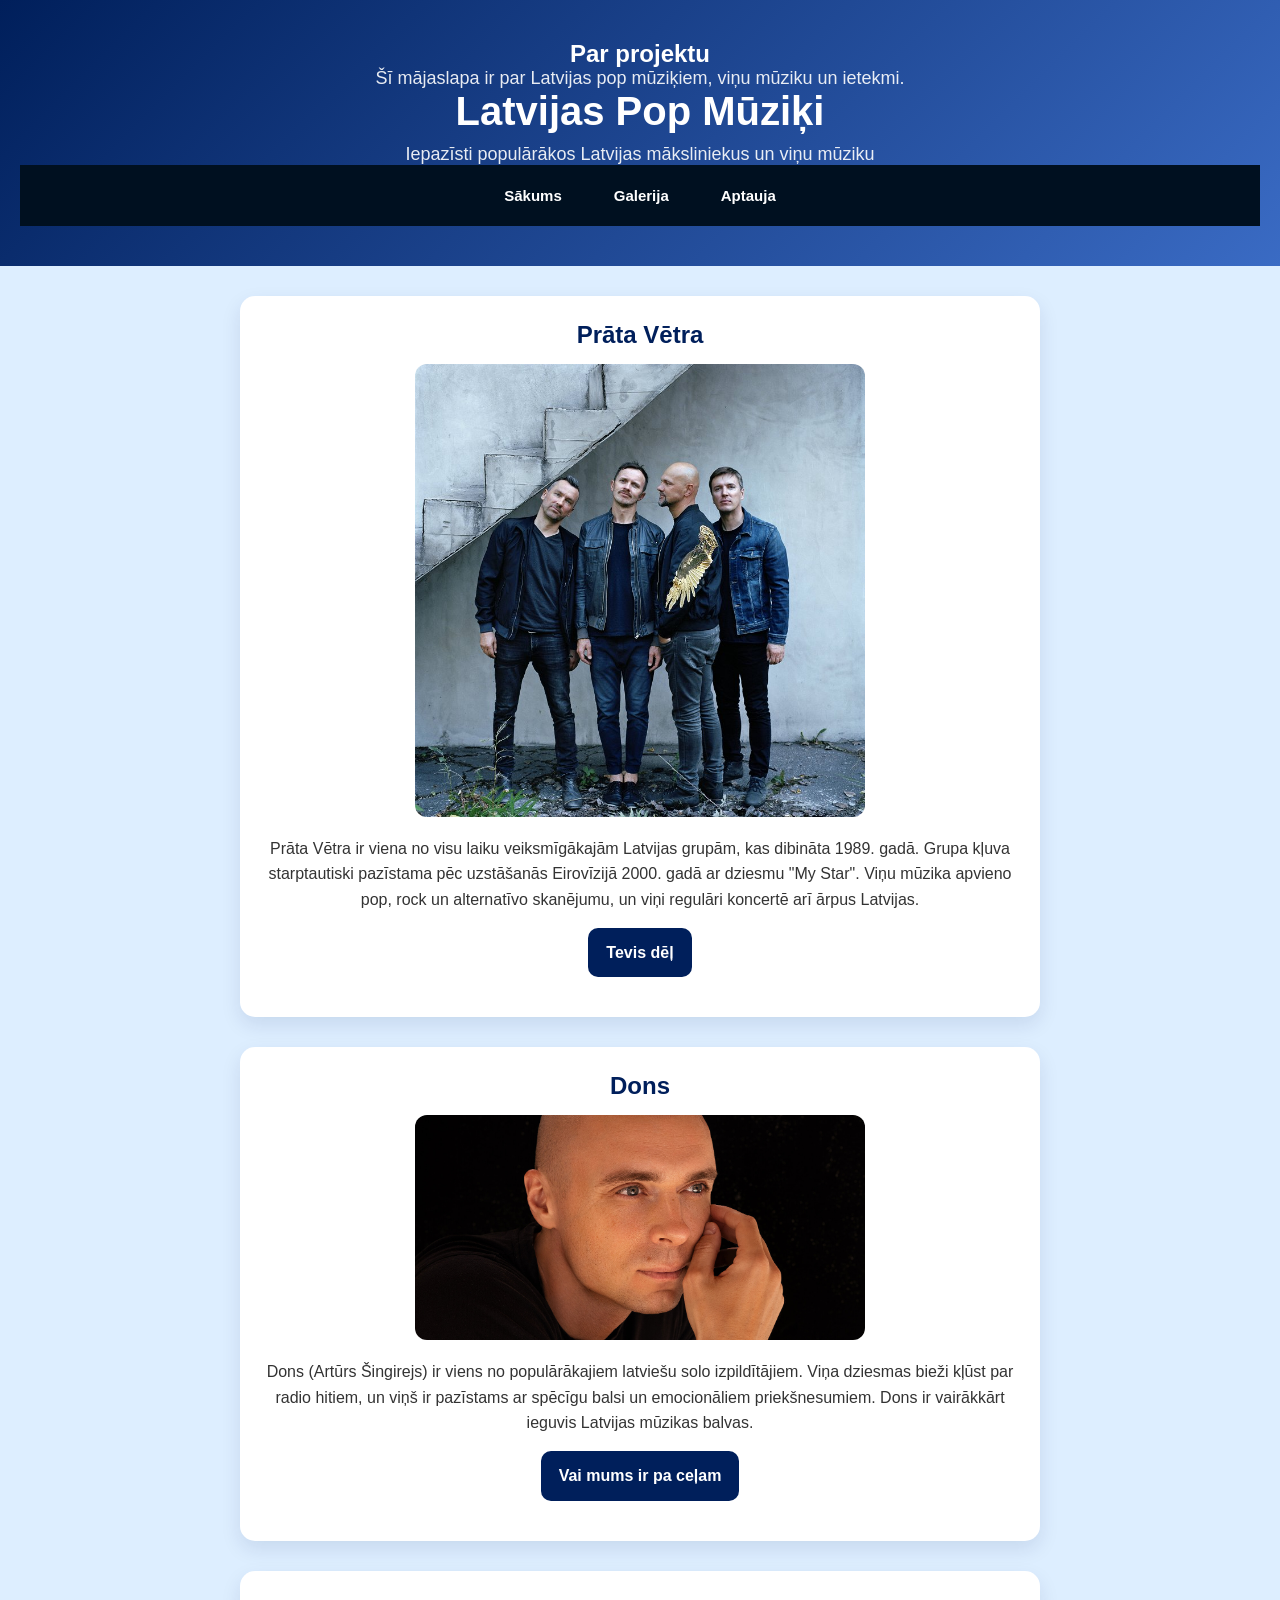
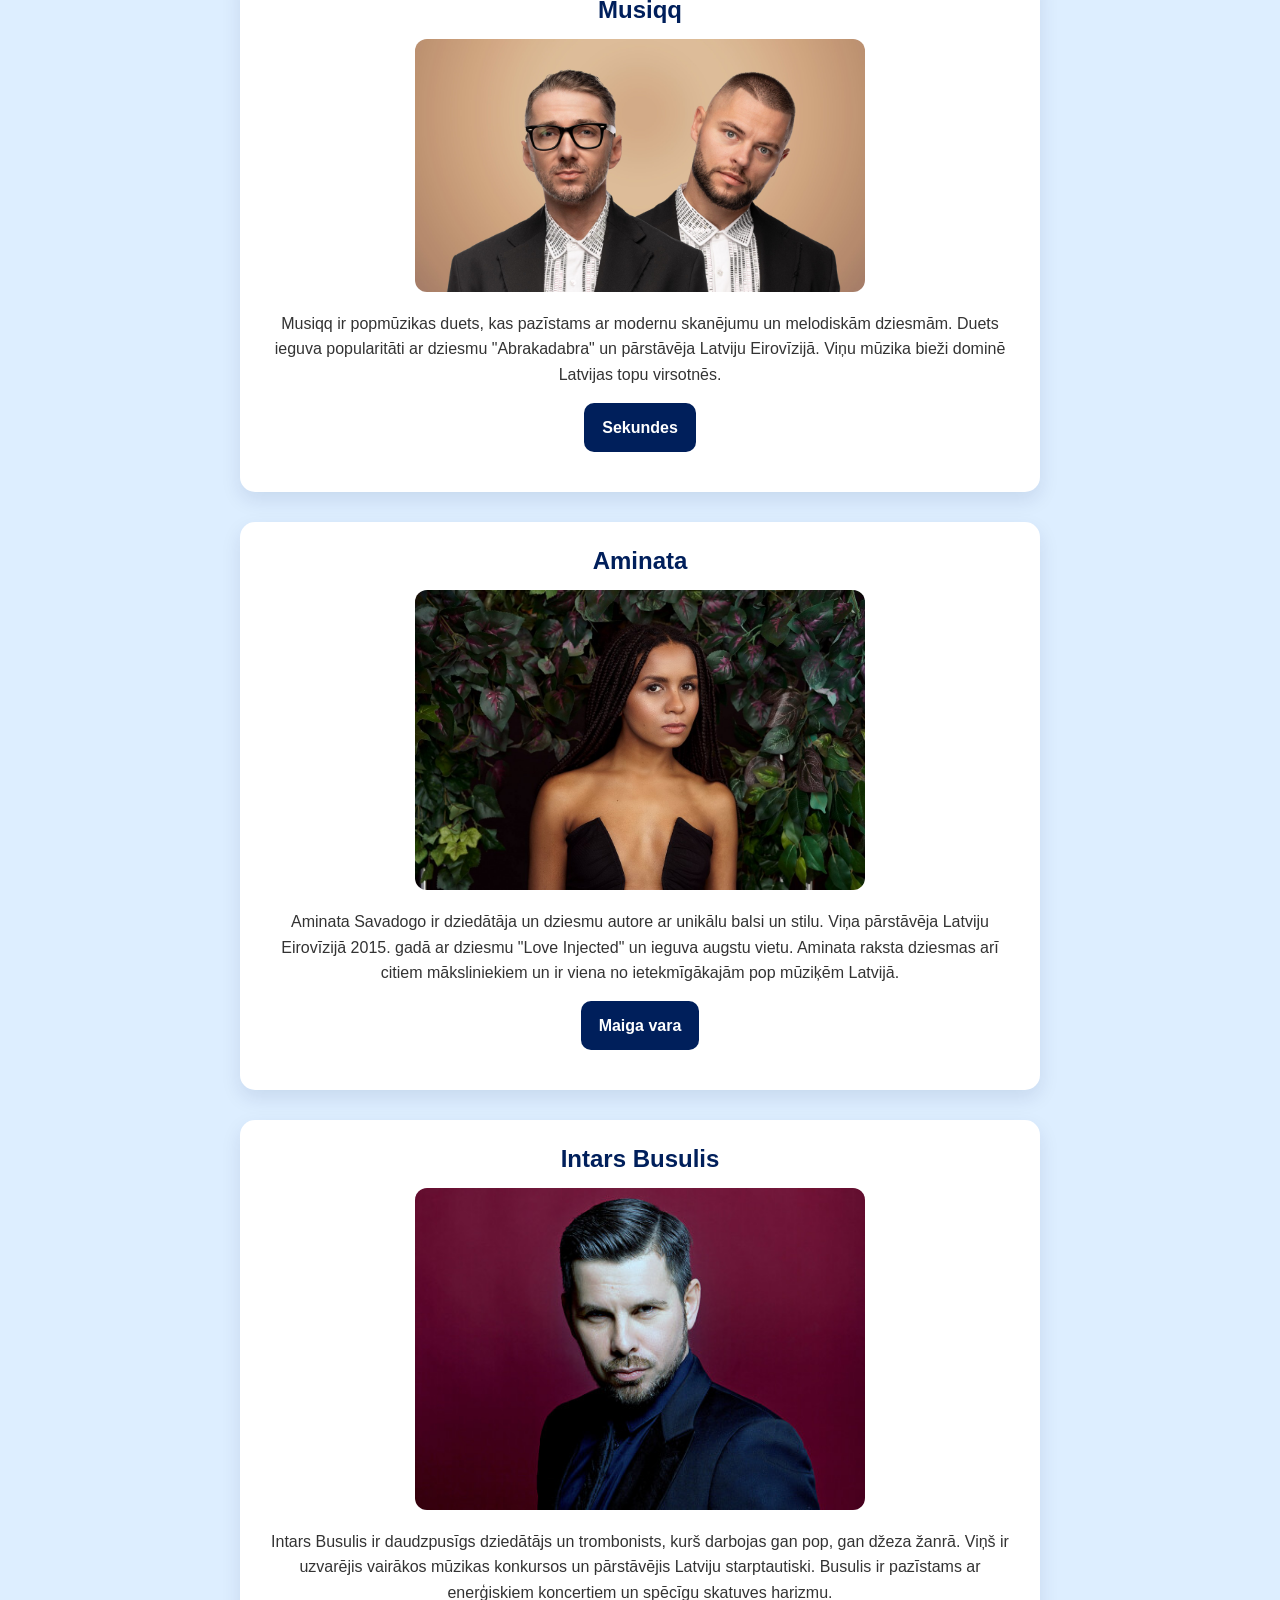
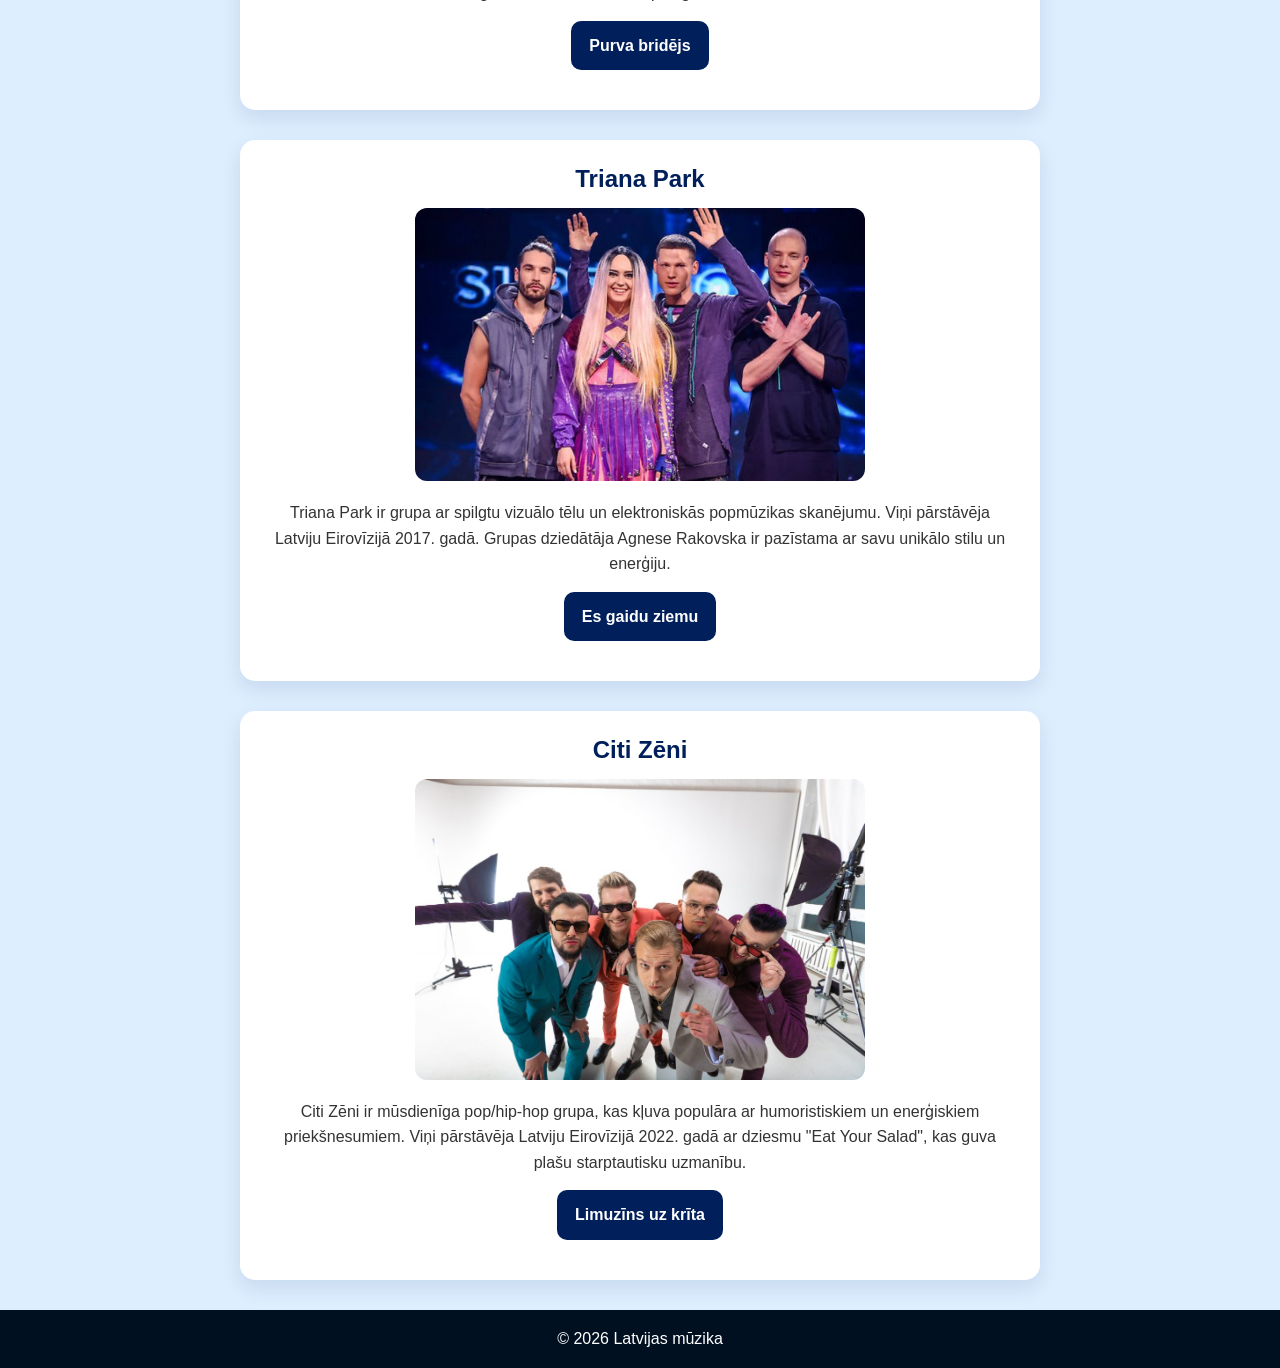
==== commit 450550d5: "Revise index.html for project update and layout Updated the structure and content of the index.html " ====
--- a/index.html
+++ b/index.html
@@ -2,209 +2,93 @@
 <html lang="lv">
 <head>
     <meta charset="UTF-8">
-    <title>Latviešu Popmūzika</title>
-    <meta name="viewport" content="width=device-width, initial-scale=1.0">
-    <link rel="stylesheet" href="css/style.css">
+    <title>Latvijas pop mūziķi</title>
+    <link rel="stylesheet" href="style.css">
 </head>
 <body>
-    <header class="site-header">
-        <div class="logo">Latviešu Popmūzika</div>
-        <nav class="main-nav">
-            <ul>
-                <li><a href="#sakums">Sākums</a></li>
-                <li><a href="#muziki">Mūziķi</a></li>
-                <li><a href="#galerija">Galerija</a></li>
-                <li><a href="#aptauja">Aptauja</a></li>
-                <li><a href="#kontakti">Kontakti</a></li>
-            </ul>
-        </nav>
-    </header>
 
-    <main>
-        <!-- SĀKUMS -->
-        <section id="sakums" class="hero">
-            <div class="hero-content">
-                <h1>Latviešu popmūzikas pasaule</h1>
-                <p>
-                    Šī tīmekļa vietne ir veltīta latviešu popmūzikai – mūziķiem, dziesmām un koncertiem,
-                    kas veido mūsu ikdienas skaņu celiņu.
-                </p>
-                <a href="#muziki" class="btn-primary">Iepazīt mūziķus</a>
-            </div>
-        </section>
+<header>
+    <section>
+    <h2>Par projektu</h2>
+    <p>Šī mājaslapa ir par Latvijas pop mūziķiem, viņu mūziku un ietekmi.</p>
 
-        <!-- MŪZIĶI -->
-        <section id="muziki" class="section">
-            <h2>Populāri latviešu popmūziķi</h2>
-            <p class="section-intro">
-                Šeit ir daži no zināmākajiem latviešu popmūzikas izpildītājiem. Teksts ir piemērs, ko vari
-                pielāgot, papildināt vai pilnībā pārrakstīt ar savu saturu.
-            </p>
+</section>
+    <h1>Latvijas Pop Mūziķi</h1>
+    <p>Iepazīsti populārākos Latvijas māksliniekus un viņu mūziku</p>
+</section>
+    <nav>
+    <a href="#sakums">Sākums</a>
+    <a href="galerija.html">Galerija</a>
+    <a href="aptauja.html">Aptauja</a>
+</nav>
+</section>
+</header>
 
-            <div class="cards">
-                <article class="card">
-                    <h3>Prāta Vētra</h3>
-                    <p>
-                        Viena no populārākajām latviešu grupām, kas pazīstama arī ārpus Latvijas.
-                        Viņu mūzika apvieno popu, rokmūziku un melodiskas balādes.
-                    </p>
-                </article>
+<section class="artist">
+    <h2>Prāta Vētra</h2>
+    <img src="foto/prata.jpg">
+    <p>Prāta Vētra ir viena no visu laiku veiksmīgākajām Latvijas grupām, kas dibināta 1989. gadā. 
+    Grupa kļuva starptautiski pazīstama pēc uzstāšanās Eirovīzijā 2000. gadā ar dziesmu "My Star". 
+    Viņu mūzika apvieno pop, rock un alternatīvo skanējumu, un viņi regulāri koncertē arī ārpus Latvijas.</p>
+<p><a href="https://www.youtube.com/watch?v=hHHdxt5UuNY&list=RDEM6ycSpHLim21CtD9KsnoxPQ&start_radio=1">Tevis dēļ </a></p>
+</section>
 
-                <article class="card">
-                    <h3>Aminata</h3>
-                    <p>
-                        Spēcīga balss, mūsdienīgs skanējums un spilgts skatuves tēls. Aminata ir
-                        viena no spilgtākajām mūsdienu popmūzikas izpildītājām Latvijā.
-                    </p>
-                </article>
+<section class="artist">
+    <h2>Dons</h2>
+    <img src="foto/dons.jpg">
+    <p>Dons (Artūrs Šingirejs) ir viens no populārākajiem latviešu solo izpildītājiem. 
+    Viņa dziesmas bieži kļūst par radio hitiem, un viņš ir pazīstams ar spēcīgu balsi un emocionāliem priekšnesumiem. 
+    Dons ir vairākkārt ieguvis Latvijas mūzikas balvas.</p>
+    <p><a href="https://www.youtube.com/watch?v=D_lxk4Y0jTk">Vai mums ir pa ceļam</a></p>
+</section>
 
-                <article class="card">
-                    <h3>Musiqq</h3>
-                    <p>
-                        Duets, kas apvieno popu, R&amp;B un elektroniskās mūzikas elementus. Viņu dziesmas
-                        bieži skan radio un koncertos visā Latvijā.
-                    </p>
-                </article>
-            </div>
-        </section>
+<section class="artist">
+    <h2>Musiqq</h2>
+    <img src="foto/musiq.jpg">
+    <p>Musiqq ir popmūzikas duets, kas pazīstams ar modernu skanējumu un melodiskām dziesmām. 
+    Duets ieguva popularitāti ar dziesmu "Abrakadabra" un pārstāvēja Latviju Eirovīzijā. 
+    Viņu mūzika bieži dominē Latvijas topu virsotnēs.</p>
+    <p><a href="https://www.youtube.com/watch?v=s8tIGXAxvW4">Sekundes</a></p>
+</section>
 
-        <!-- GALERIJA -->
-        <section id="galerija" class="section section-alt">
-            <h2>Koncertu un mūziķu galerija</h2>
-            <p class="section-intro">
-                Galerijā vari ievietot savus foto vai brīvi lietojamus attēlus, kas saistīti ar mūziku
-                un koncertiem. Zemāk ir vietturi, kurus vari nomainīt.
-            </p>
+<section class="artist">
+    <h2>Aminata</h2>
+    <img src="foto/aminata.jpg">
+    <p>Aminata Savadogo ir dziedātāja un dziesmu autore ar unikālu balsi un stilu. 
+    Viņa pārstāvēja Latviju Eirovīzijā 2015. gadā ar dziesmu "Love Injected" un ieguva augstu vietu. 
+    Aminata raksta dziesmas arī citiem māksliniekiem un ir viena no ietekmīgākajām pop mūziķēm Latvijā.</p>
+    <p><a href="https://www.youtube.com/watch?v=txrPb3kIbwU">Maiga vara</a></p>
+</section>
 
-            <div class="gallery">
-                <figure class="gallery-item">
-                    <img src="images/koncerts1.jpg" alt="Koncerts 1">
-                    <figcaption>Koncerts Rīgā</figcaption>
-                </figure>
-                <figure class="gallery-item">
-                    <img src="images/koncerts2.jpg" alt="Koncerts 2">
-                    <figcaption>Skatuves gaismas</figcaption>
-                </figure>
-                <figure class="gallery-item">
-                    <img src="images/muzikis1.jpg" alt="Mūziķis">
-                    <figcaption>Mūziķis uz skatuves</figcaption>
-                </figure>
-                <figure class="gallery-item">
-                    <img src="images/publika.jpg" alt="Publika">
-                    <figcaption>Publika koncertā</figcaption>
-                </figure>
-            </div>
-        </section>
+<section class="artist">
+    <h2>Intars Busulis</h2>
+    <img src="foto/busulis.jpg">
+    <p>Intars Busulis ir daudzpusīgs dziedātājs un trombonists, kurš darbojas gan pop, gan džeza žanrā. 
+    Viņš ir uzvarējis vairākos mūzikas konkursos un pārstāvējis Latviju starptautiski. 
+    Busulis ir pazīstams ar enerģiskiem koncertiem un spēcīgu skatuves harizmu.</p>
+    <p><a href="https://www.youtube.com/watch?v=L67GRSdQ5Eg">Purva bridējs</a></p>
+</section>
 
-        <!-- APTAUJA / FORMA -->
-        <section id="aptauja" class="section">
-            <h2>Aptauja: Tava mīļākā latviešu popdziesma</h2>
-            <p class="section-intro">
-                Aizpildi aptauju un pastāsti, kādu latviešu popmūziku tu klausies visbiežāk.
-                Šo formu var izmantot datu apstrādei ar JavaScript (piemēram, validācijai vai rezultātu attēlošanai).
-            </p>
+<section class="artist">
+    <h2>Triana Park</h2>
+    <img src="foto/park.jpg">
+    <p>Triana Park ir grupa ar spilgtu vizuālo tēlu un elektroniskās popmūzikas skanējumu. 
+    Viņi pārstāvēja Latviju Eirovīzijā 2017. gadā. Grupas dziedātāja Agnese Rakovska ir pazīstama ar savu unikālo stilu un enerģiju.</p>
+<p><a href="https://www.youtube.com/watch?v=--_uRJ1dg6k">Es gaidu ziemu</a></p>
+</section>
 
-            <form id="survey-form" class="form">
-                <div class="form-group">
-                    <label for="name">Vārds un uzvārds</label>
-                    <input type="text" id="name" name="name" placeholder="Ieraksti savu vārdu">
-                </div>
+<section class="artist">
+    <h2>Citi Zēni</h2>
+    <img src="foto/zeni.jpg">
+    <p>Citi Zēni ir mūsdienīga pop/hip-hop grupa, kas kļuva populāra ar humoristiskiem un enerģiskiem priekšnesumiem. 
+    Viņi pārstāvēja Latviju Eirovīzijā 2022. gadā ar dziesmu "Eat Your Salad", kas guva plašu starptautisku uzmanību.
+    <p><a href="https://www.youtube.com/watch?v=3w0Yr8lLOn4">Limuzīns uz krīta</a></p>
+</section>
 
-                <div class="form-group">
-                    <label for="email">E-pasts</label>
-                    <input type="email" id="email" name="email" placeholder="piemers@epasts.lv">
-                </div>
-
-                <div class="form-group">
-                    <label for="favorite-artist">Mīļākais latviešu popmūziķis</label>
-                    <select id="favorite-artist" name="favorite-artist">
-                        <option value="">-- Izvēlies --</option>
-                        <option value="prata-vetra">Prāta Vētra</option>
-                        <option value="aminata">Aminata</option>
-                        <option value="musiqq">Musiqq</option>
-                        <option value="cits">Cits</option>
-                    </select>
-                </div>
-
-                <div class="form-group">
-                    <span>Kur visbiežāk klausies mūziku?</span>
-                    <label class="inline">
-                        <input type="radio" name="platform" value="spotify">
-                        Spotify
-                    </label>
-                    <label class="inline">
-                        <input type="radio" name="platform" value="youtube">
-                        YouTube
-                    </label>
-                    <label class="inline">
-                        <input type="radio" name="platform" value="radio">
-                        Radio
-                    </label>
-                </div>
-
-                <div class="form-group">
-                    <span>Kādu mūziku tu visbiežāk izvēlies?</span>
-                    <label class="inline">
-                        <input type="checkbox" name="genre" value="pop">
-                        Pops
-                    </label>
-                    <label class="inline">
-                        <input type="checkbox" name="genre" value="rock">
-                        Roks
-                    </label>
-                    <label class="inline">
-                        <input type="checkbox" name="genre" value="electronic">
-                        Elektroniskā
-                    </label>
-                    <label class="inline">
-                        <input type="checkbox" name="genre" value="other">
-                        Citi žanri
-                    </label>
-                </div>
-
-                <div class="form-group">
-                    <label for="comment">Tava mīļākā latviešu popdziesma un kāpēc?</label>
-                    <textarea id="comment" name="comment" rows="4"
-                              placeholder="Apraksti savu mīļāko dziesmu..."></textarea>
-                </div>
-
-                <button type="submit" class="btn-primary">Iesniegt aptauju</button>
-
-                <p id="form-message" class="form-message"></p>
-            </form>
-        </section>
-
-        <!-- KONTAKTI -->
-        <section id="kontakti" class="section section-alt">
-            <h2>Kontakti un atsauces</h2>
-            <p class="section-intro">
-                Šī ir mācību projekta lapa. Šeit vari ierakstīt savu vārdu, klasi, skolu un atsauces
-                uz izmantotajiem materiāliem (attēliem, tekstiem).
-            </p>
-
-            <div class="contacts">
-                <div>
-                    <h3>Autors</h3>
-                    <p>Vārds Uzvārds</p>
-                    <p>Klase, skola</p>
-                    <p>E-pasts: <a href="mailto:piemers@skola.lv">piemers@skola.lv</a></p>
-                </div>
-                <div>
-                    <h3>Atsauces</h3>
-                    <ul>
-                        <li>Attēli: <em>norādi avotus vai “autora foto”</em></li>
-                        <li>Informācija par mūziķiem: <em>norādi izmantotos resursus</em></li>
-                    </ul>
-                </div>
-            </div>
-        </section>
-    </main>
-
-    <footer class="site-footer">
-        <p>&copy; 2026 Latviešu Popmūzika — mācību projekts.</p>
-    </footer>
-
-    <!-- JavaScript datu apstrādei (piemērs) -->
-    <script src="js/script.js"></script>
+<footer>
+    <p>© 2026 Latvijas mūzika</p>
+</footer>
+<script src="js/script.js"></script>
 </body>
 </html>
+
--- a/style.css
+++ b/style.css
@@ -0,0 +1,289 @@
+* {
+    margin: 0;
+    padding: 0;
+    box-sizing: border-box;
+}
+
+body {
+    font-family: 'Segoe UI', Arial, sans-serif;
+    background: #ddeeff;
+    color: #333;
+}
+
+/* HEADER */
+header {
+    background: linear-gradient(135deg, #001f5b, #3a6bc4);
+    color: white;
+    text-align: center;
+    padding: 40px 20px;
+}
+
+header h1 {
+    font-size: 40px;
+    margin-bottom: 10px;
+}
+
+header p {
+    font-size: 18px;
+    opacity: 0.9;
+}
+
+/* NAVIGĀCIJA */
+nav {
+    background: #001020;
+    display: flex;
+    justify-content: center;
+    gap: 20px;
+    padding: 14px 20px;
+}
+
+nav a {
+    color: white;
+    text-decoration: none;
+    font-weight: bold;
+    font-size: 15px;
+    padding: 8px 16px;
+    border-radius: 8px;
+    transition: background 0.3s;
+}
+
+nav a:hover {
+    background: #3a6bc4;
+}
+
+/* ARTIST BLOKI */
+.artist {
+    background: white;
+    margin: 30px auto;
+    padding: 25px;
+    width: 85%;
+    max-width: 800px;
+    border-radius: 15px;
+    text-align: center;
+    box-shadow: 0 8px 20px rgba(0,31,91,0.1);
+    transition: transform 0.3s, box-shadow 0.3s;
+}
+
+.artist:hover {
+    transform: translateY(-5px);
+    box-shadow: 0 12px 25px rgba(0,31,91,0.2);
+}
+
+.artist h2 {
+    margin-bottom: 15px;
+    color: #001f5b;
+}
+
+/* BILDES */
+.artist img {
+    width: 100%;
+    max-width: 450px;
+    border-radius: 12px;
+    margin-bottom: 15px;
+}
+
+/* TEKSTS */
+.artist p {
+    font-size: 16px;
+    line-height: 1.6;
+    margin-bottom: 15px;
+}
+
+/* POGA */
+.artist a {
+    display: inline-block;
+    padding: 12px 18px;
+    background: #001f5b;
+    color: white;
+    text-decoration: none;
+    border-radius: 10px;
+    font-weight: bold;
+    transition: background 0.3s, transform 0.2s;
+}
+
+.artist a:hover {
+    background: #3a6bc4;
+    transform: scale(1.05);
+}
+
+/* GALERIJA */
+.gallery {
+    display: grid;
+    grid-template-columns: repeat(auto-fit, minmax(250px, 1fr));
+    gap: 20px;
+    width: 85%;
+    max-width: 1000px;
+    margin: 40px auto;
+}
+
+.gallery img {
+    width: 100%;
+    height: 250px;
+    object-fit: cover;
+    border-radius: 12px;
+    box-shadow: 0 4px 12px rgba(0,31,91,0.15);
+    transition: transform 0.3s;
+}
+
+.gallery img:hover {
+    transform: scale(1.03);
+}
+
+/* FORMA */
+form {
+    background: white;
+    width: 85%;
+    max-width: 600px;
+    margin: 40px auto;
+    padding: 30px;
+    border-radius: 15px;
+    box-shadow: 0 8px 20px rgba(0,31,91,0.1);
+    display: flex;
+    flex-direction: column;
+    gap: 15px;
+}
+
+form label {
+    font-weight: bold;
+    color: #001f5b;
+}
+
+form input[type="text"],
+form select,
+form textarea {
+    width: 100%;
+    padding: 10px 14px;
+    border: 1px solid #ccc;
+    border-radius: 8px;
+    font-size: 15px;
+    font-family: inherit;
+    transition: border-color 0.3s;
+}
+
+form input[type="text"]:focus,
+form select:focus,
+form textarea:focus {
+    outline: none;
+    border-color: #001f5b;
+}
+
+form textarea {
+    min-height: 100px;
+    resize: vertical;
+}
+
+/* FIELDSET */
+fieldset {
+    border: 1px solid #b8d4ee;
+    border-radius: 10px;
+    padding: 15px 20px;
+    background: #f0f8ff;
+}
+
+legend {
+    font-weight: bold;
+    color: #001f5b;
+    padding: 0 8px;
+}
+
+fieldset div {
+    display: flex;
+    align-items: center;
+    gap: 8px;
+    margin-top: 8px;
+}
+
+fieldset input[type="radio"] {
+    accent-color: #001f5b;
+    width: 16px;
+    height: 16px;
+}
+
+/* FORMAS POGA */
+form button {
+    padding: 12px;
+    background: #001f5b;
+    color: white;
+    border: none;
+    border-radius: 10px;
+    font-size: 16px;
+    font-weight: bold;
+    cursor: pointer;
+    transition: background 0.3s, transform 0.2s;
+}
+
+form button:hover {
+    background: #3a6bc4;
+    transform: scale(1.02);
+}
+
+#rezultats {
+    text-align: center;
+    font-weight: bold;
+    color: #001f5b;
+    margin-top: 10px;
+}
+
+/* FOOTER */
+footer {
+    text-align: center;
+    padding: 20px;
+    margin-top: 30px;
+    background: #001020;
+    color: white;
+}
+
+/* MODAL */
+.modal {
+    display: none;
+    position: fixed;
+    z-index: 1000;
+    left: 0;
+    top: 0;
+    width: 100%;
+    height: 100%;
+    background: rgba(0,0,0,0.8);
+}
+
+.modal-content {
+    position: relative;
+    margin: 10% auto;
+    width: 80%;
+    max-width: 700px;
+}
+
+.modal iframe {
+    width: 100%;
+    height: 400px;
+    border-radius: 10px;
+}
+
+.close {
+    position: absolute;
+    top: -30px;
+    right: 0;
+    color: white;
+    font-size: 30px;
+    cursor: pointer;
+}
+
+/* RESPONSIVE */
+@media (max-width: 600px) {
+    header h1 {
+        font-size: 28px;
+    }
+
+    .artist {
+        width: 95%;
+        padding: 20px;
+    }
+
+    .gallery {
+        width: 95%;
+    }
+
+    form {
+        width: 95%;
+        padding: 20px;
+    }
+}
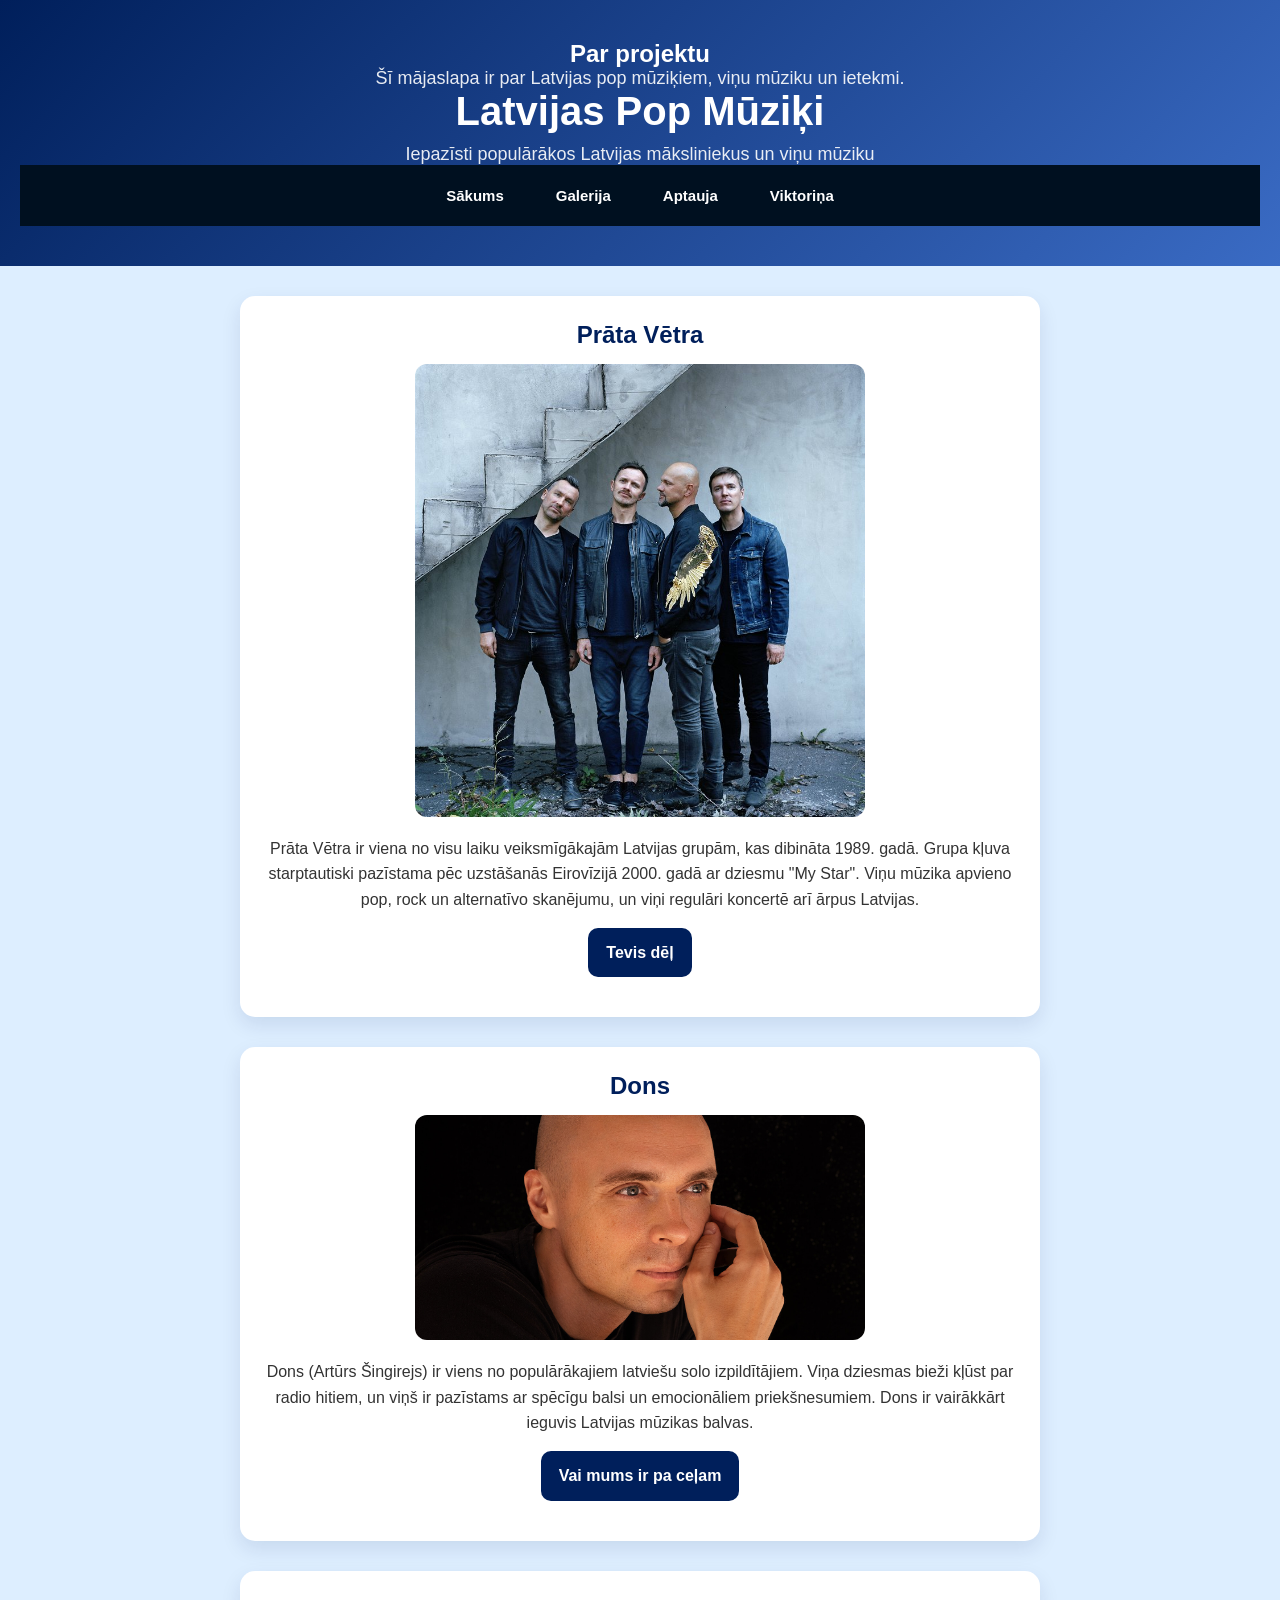
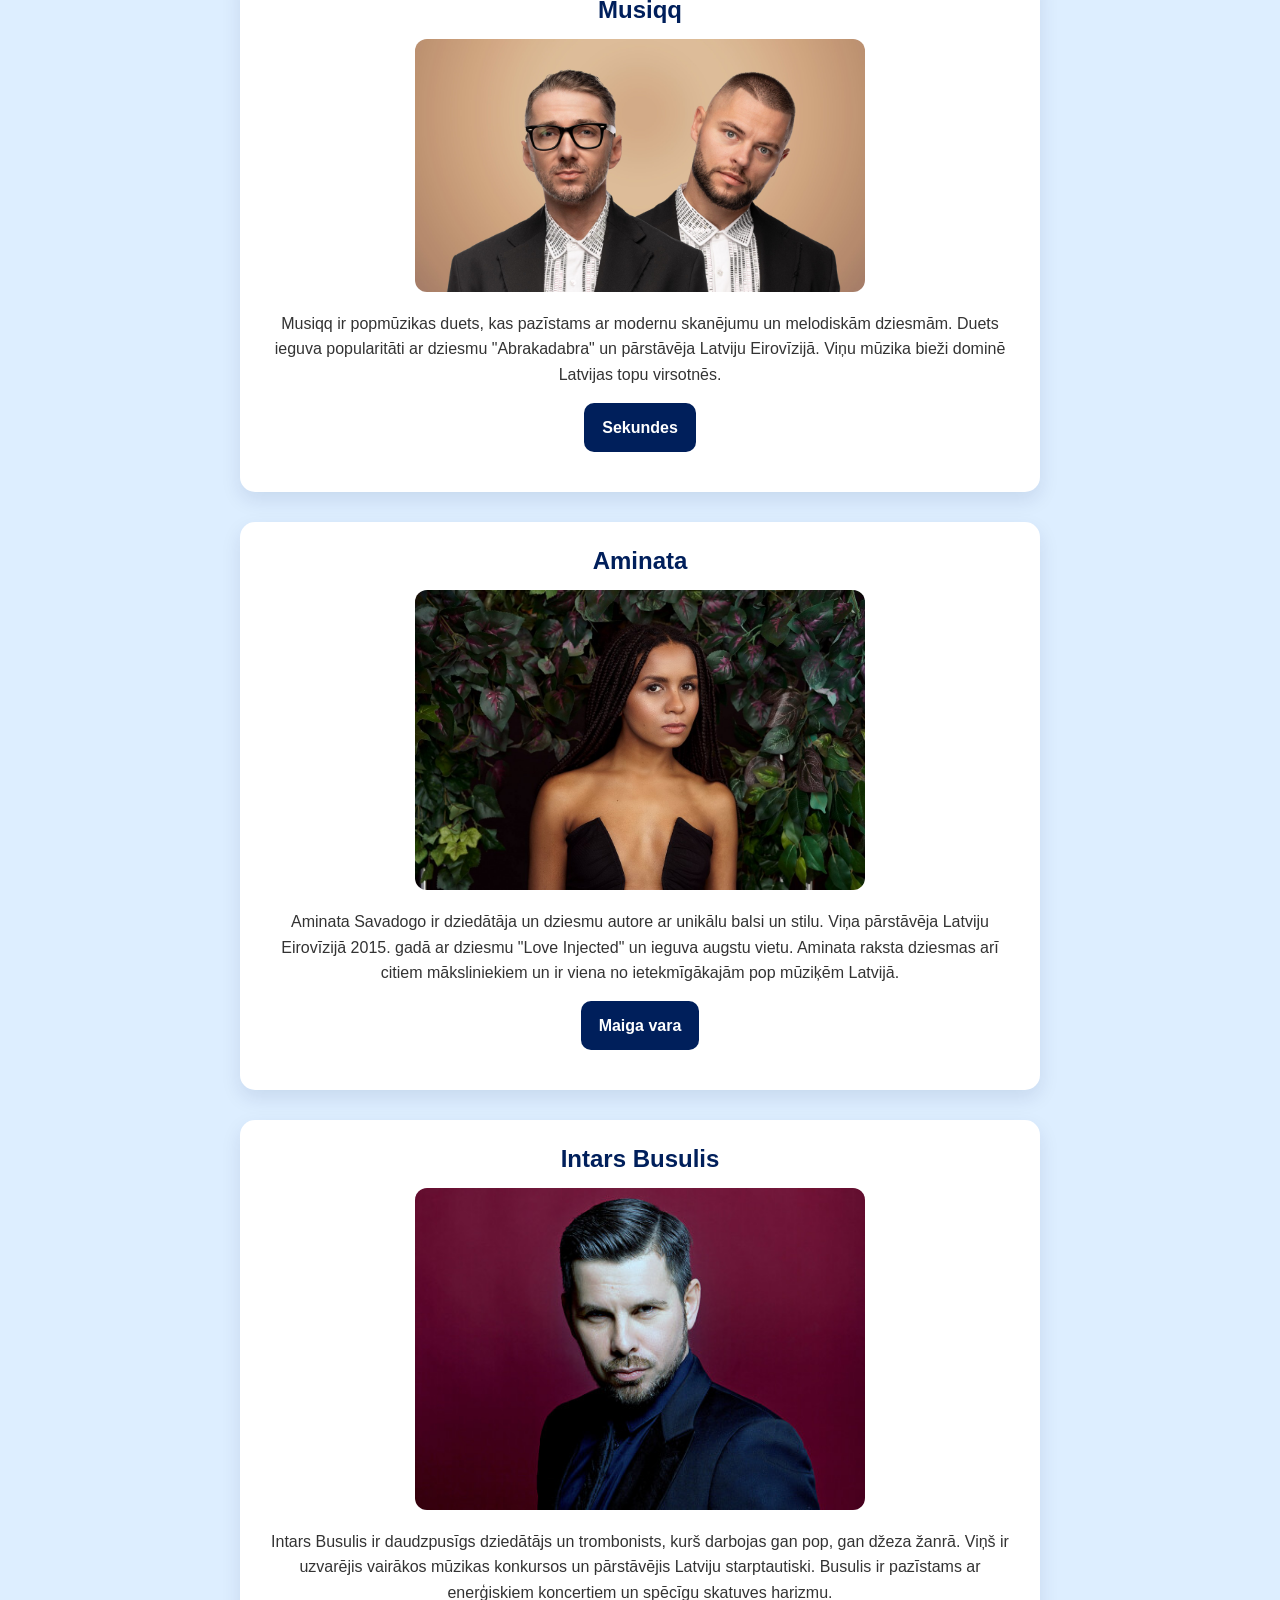
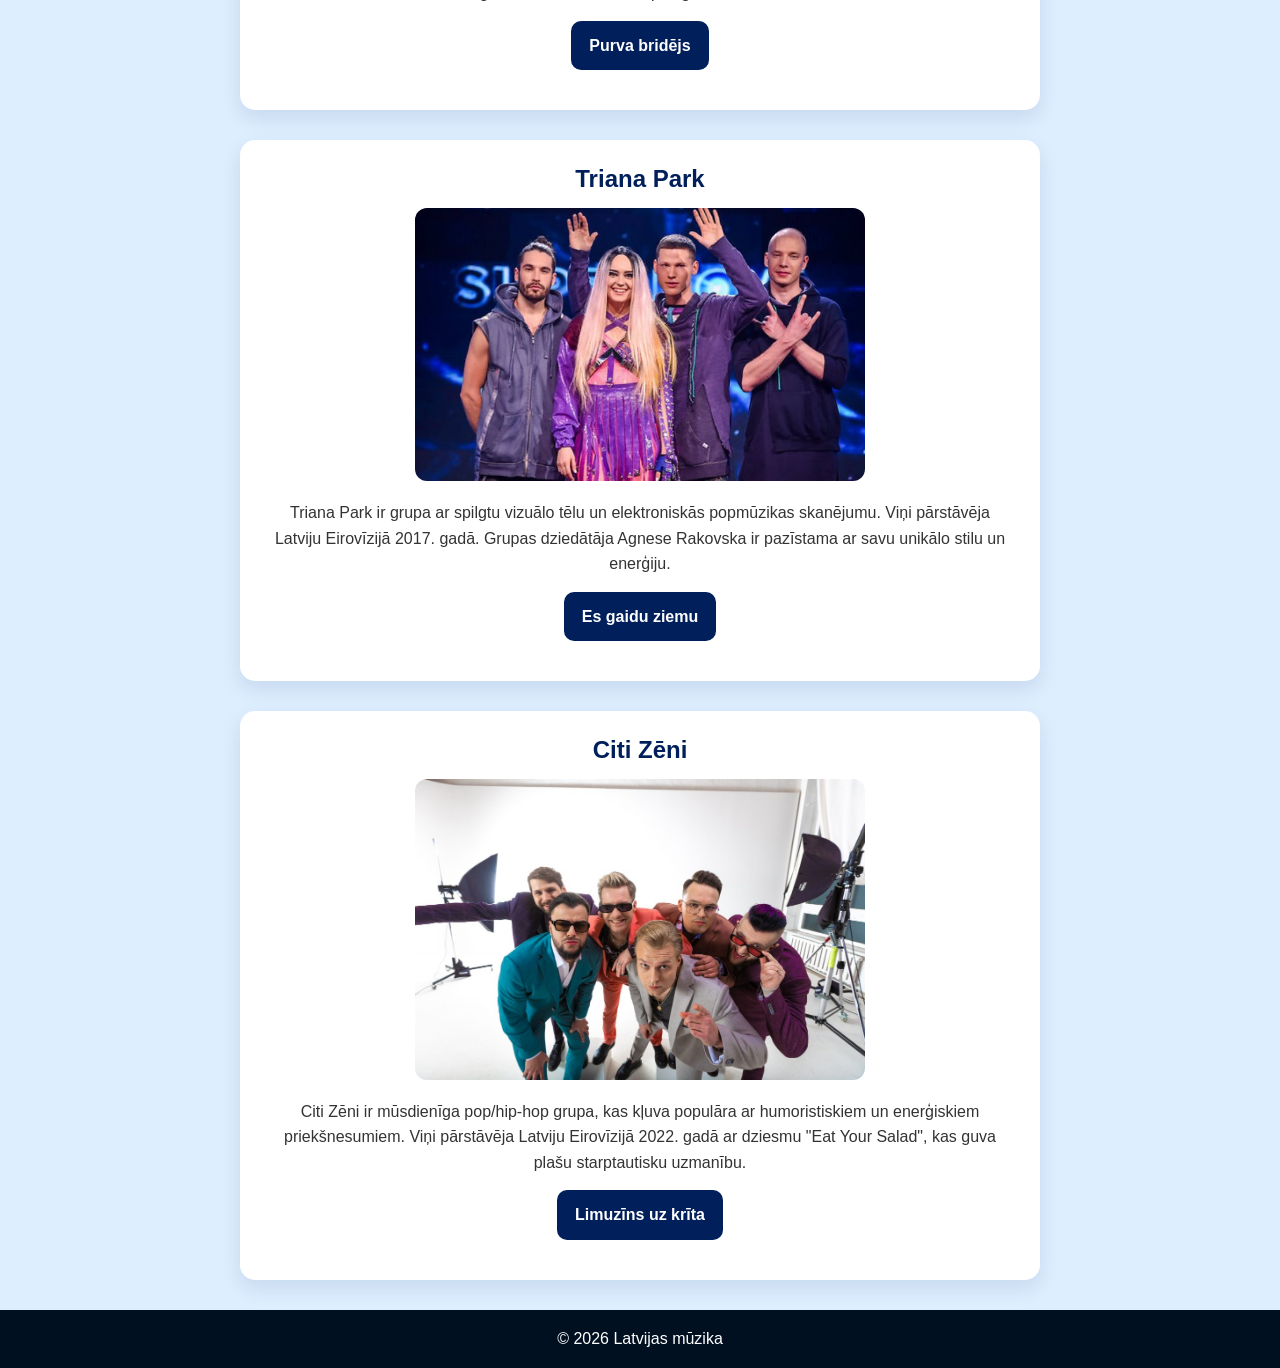
==== commit c6c363d8: "Update navigation to include 'Viktoriņa' link Added a new link to 'Viktoriņa' in the navigation sect" ====
--- a/index.html
+++ b/index.html
@@ -20,6 +20,7 @@
     <a href="#sakums">Sākums</a>
     <a href="galerija.html">Galerija</a>
     <a href="aptauja.html">Aptauja</a>
+    <a href="viktorina.html">Viktoriņa</a>
 </nav>
 </section>
 </header>
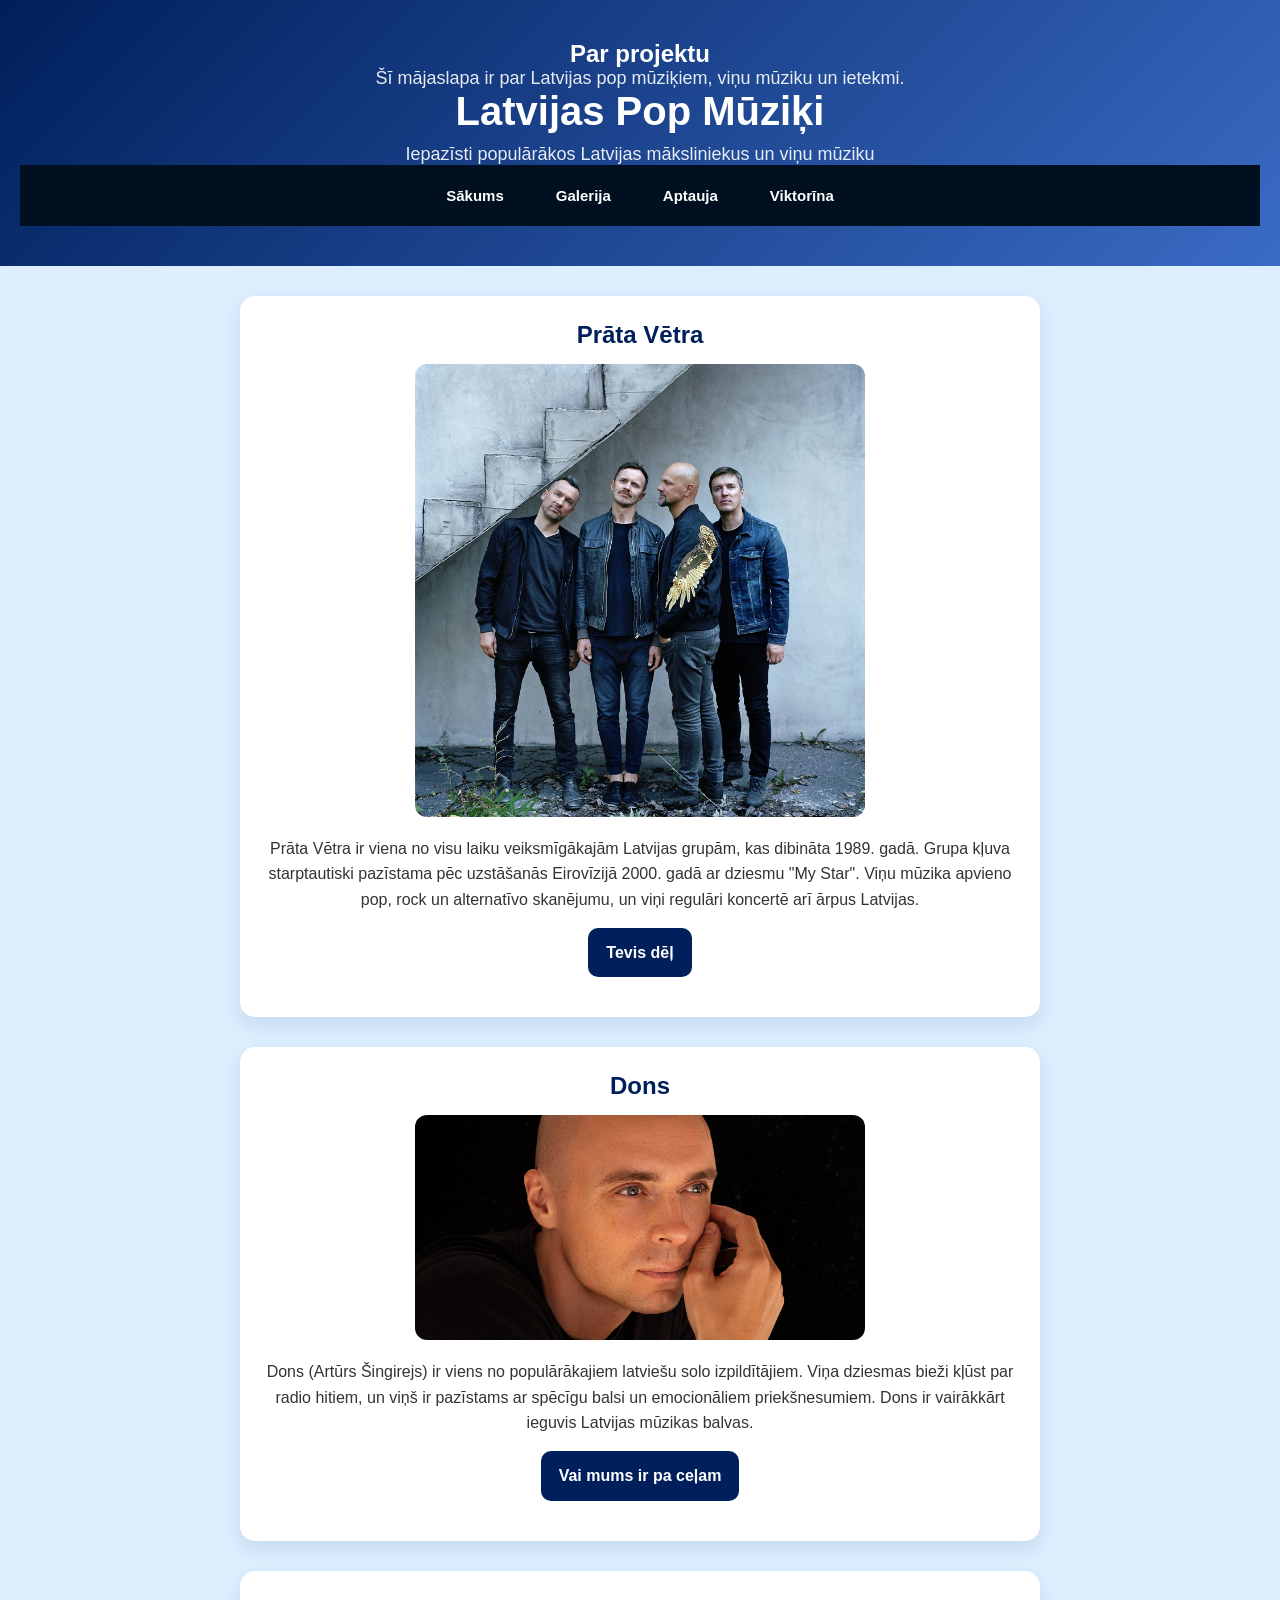
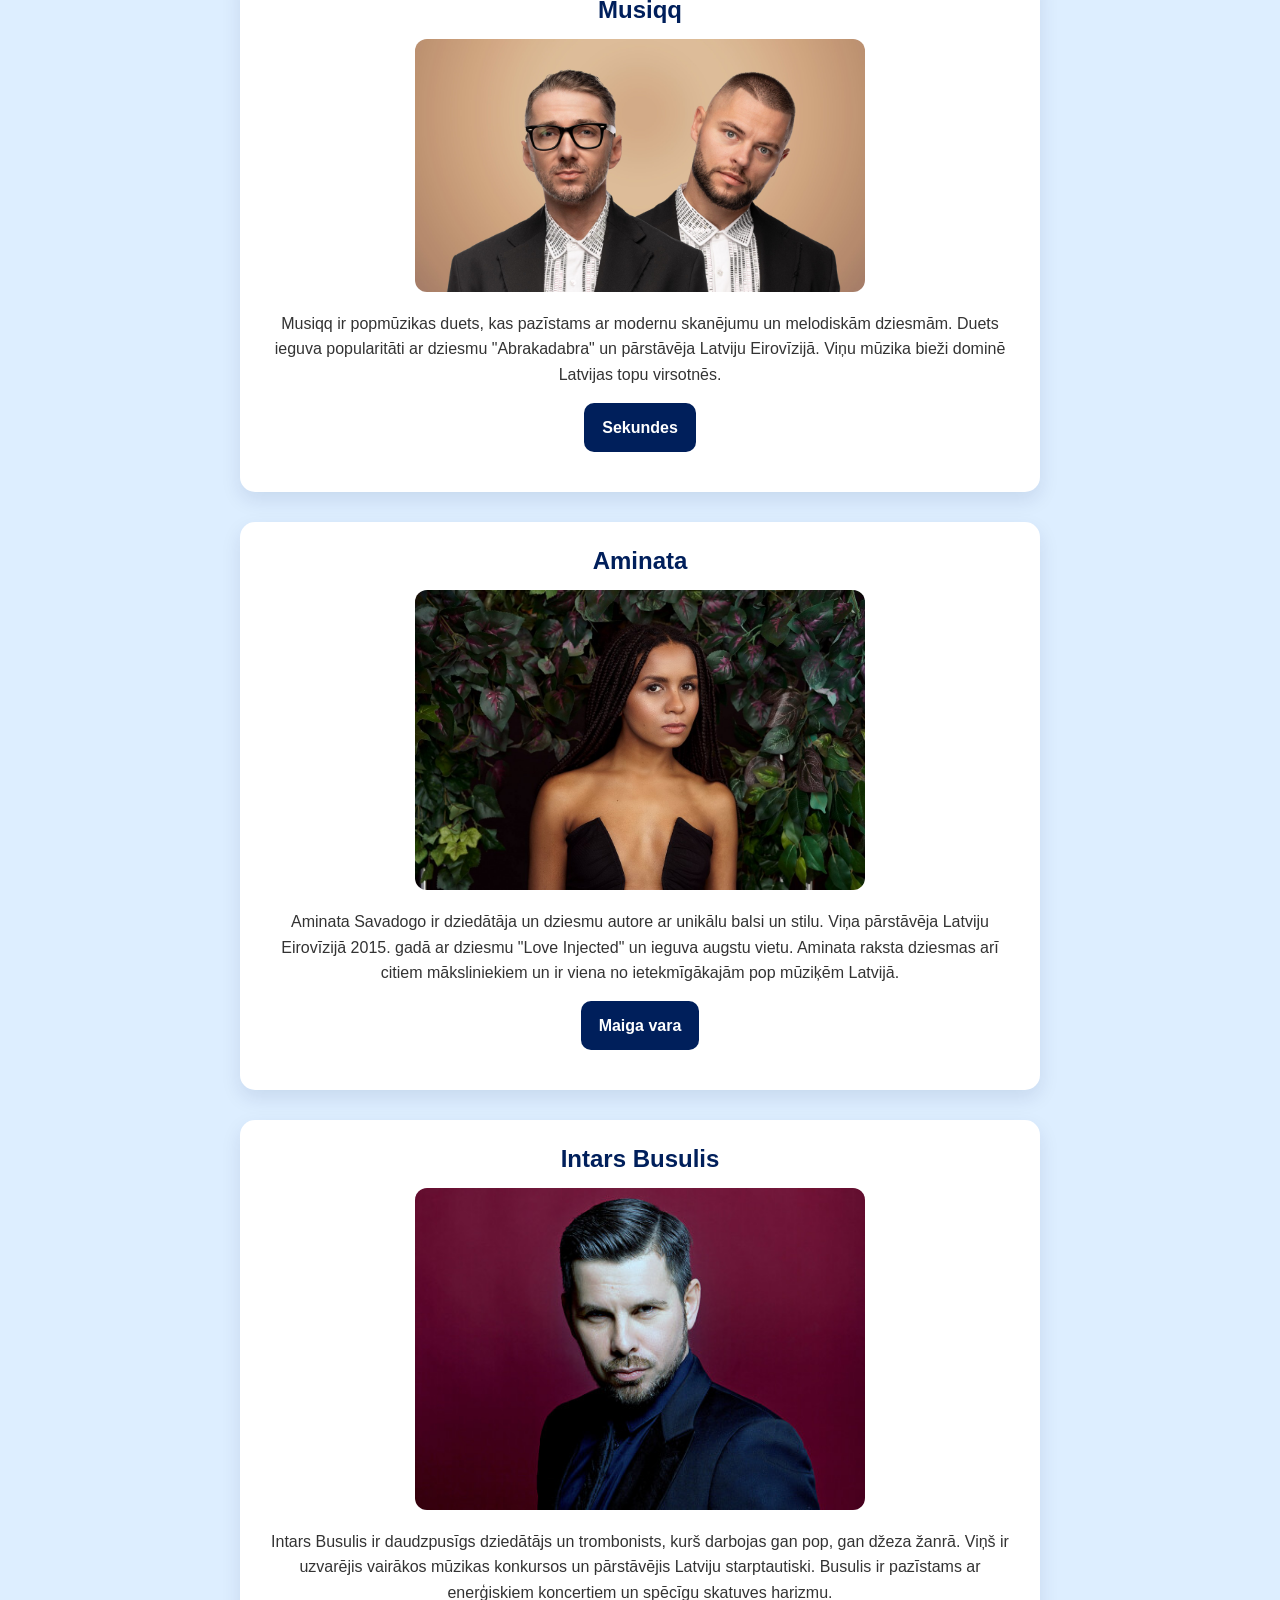
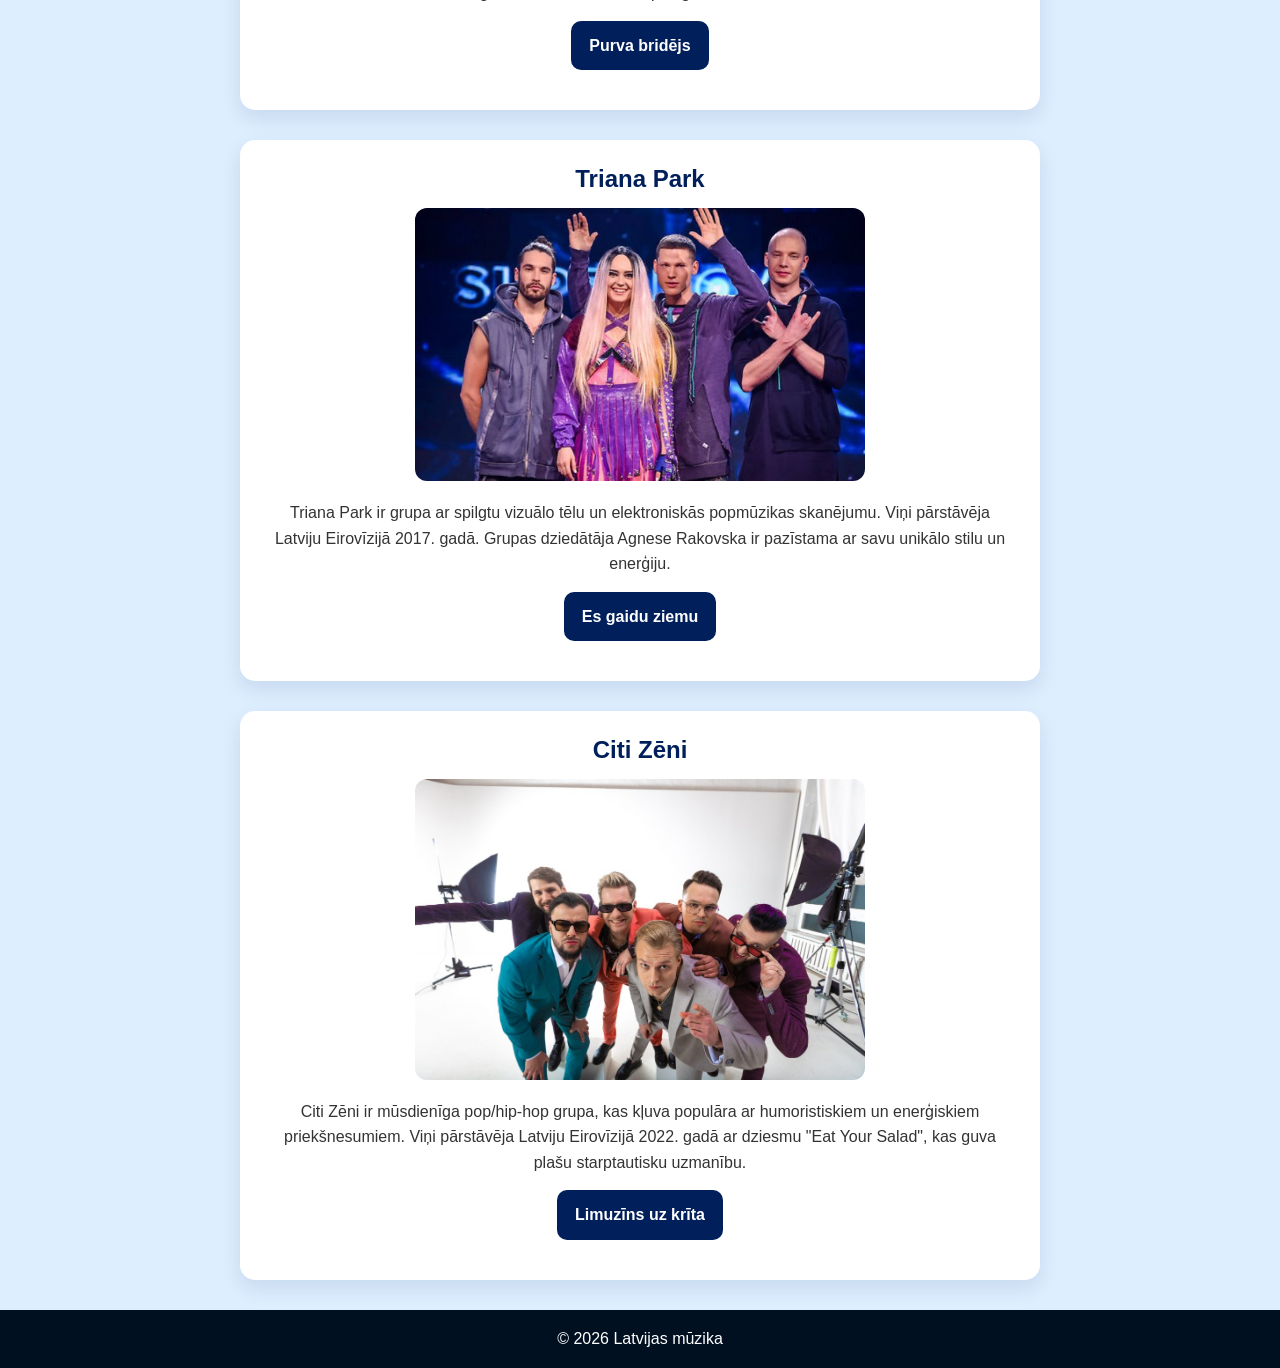
==== commit 642da405: "Format HTML document for Latvian pop musicians" ====
--- a/index.html
+++ b/index.html
@@ -20,7 +20,7 @@
     <a href="#sakums">Sākums</a>
     <a href="galerija.html">Galerija</a>
     <a href="aptauja.html">Aptauja</a>
-    <a href="viktorina.html">Viktoriņa</a>
+    <a href="viktorina.html">Viktorīna</a>
 </nav>
 </section>
 </header>
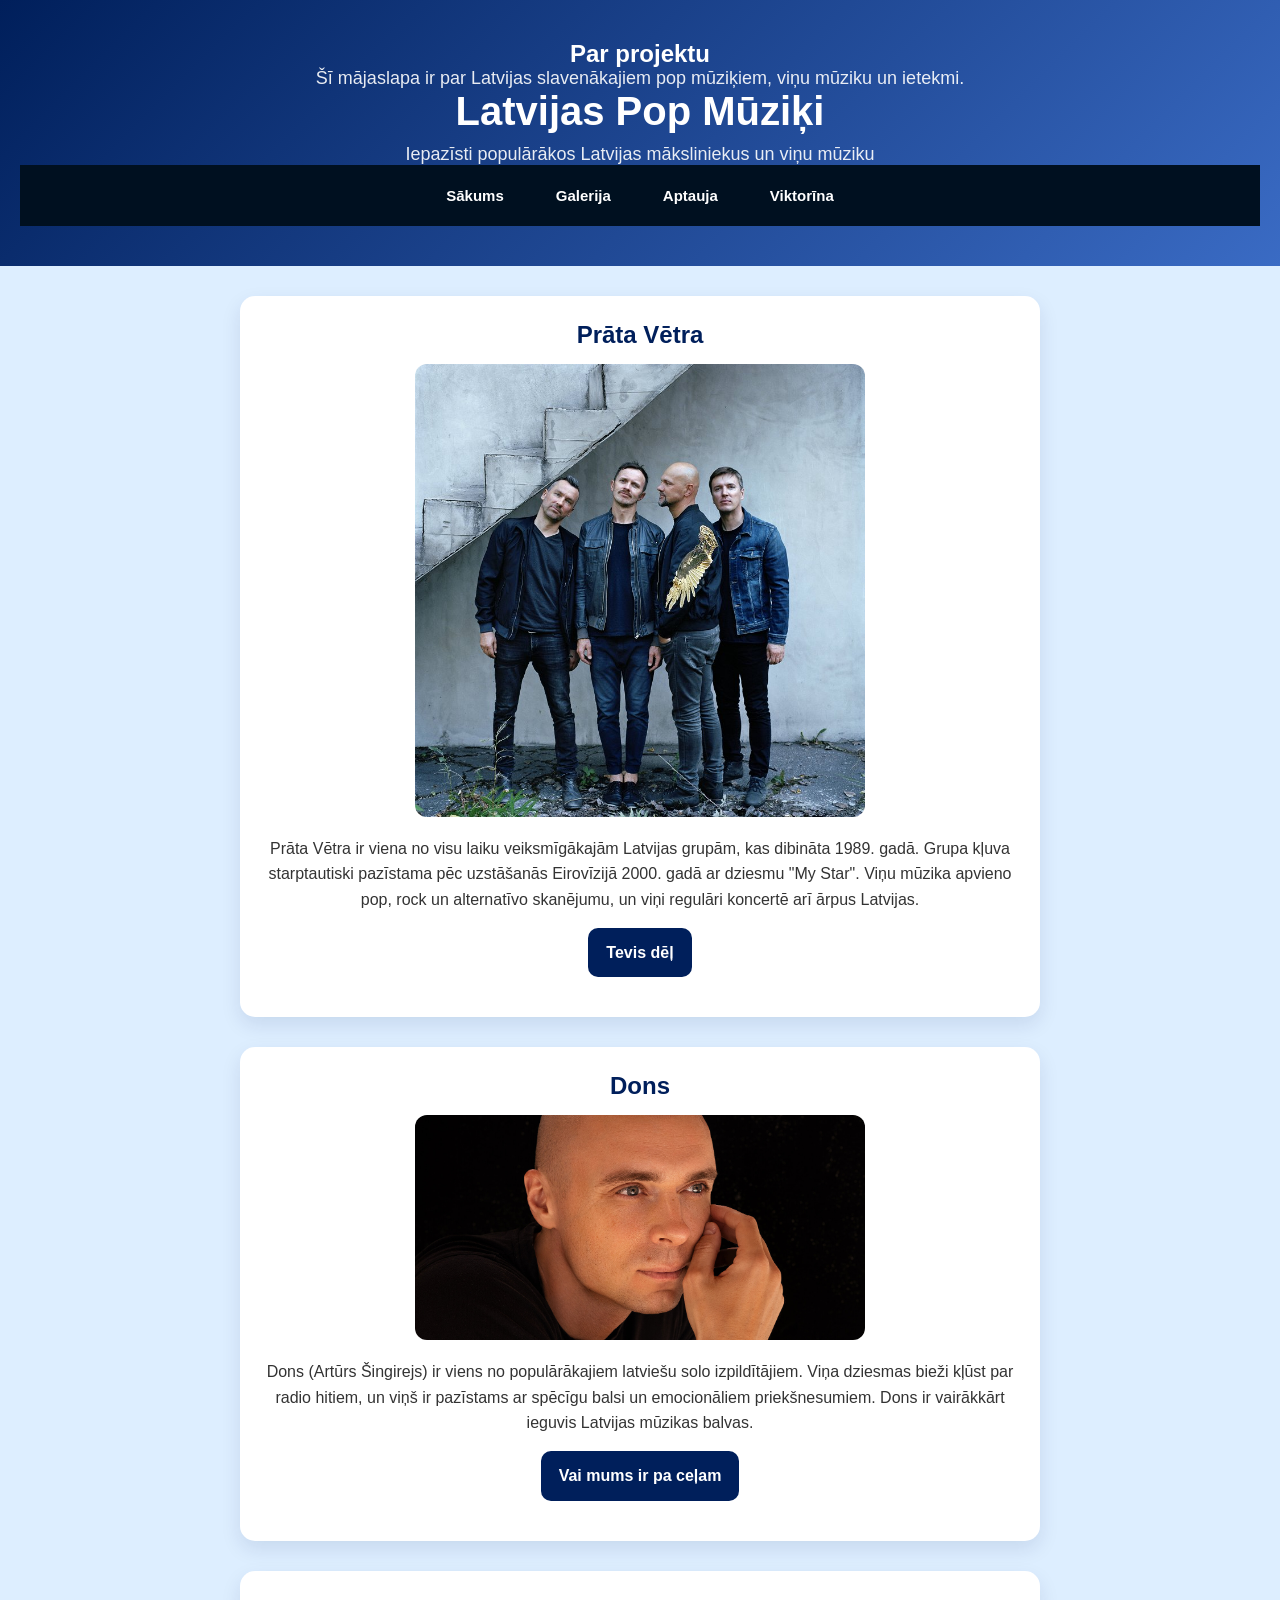
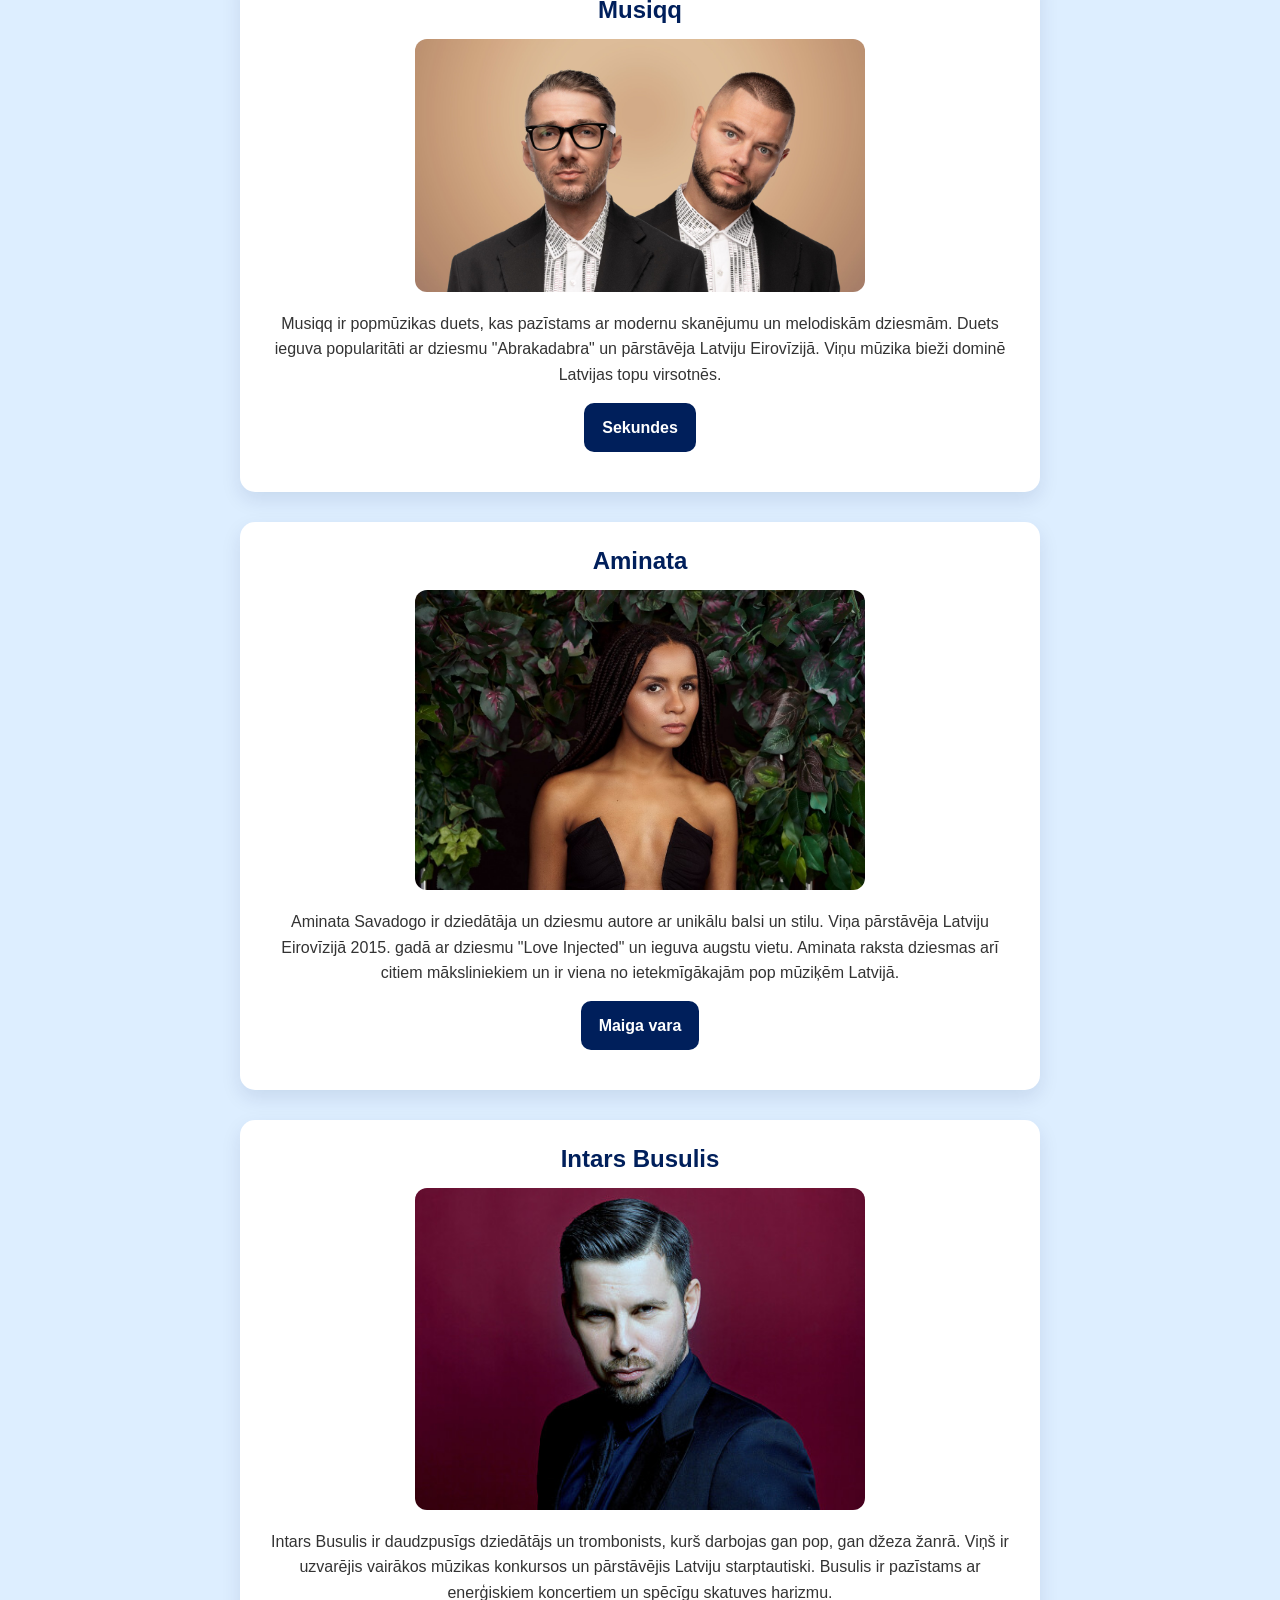
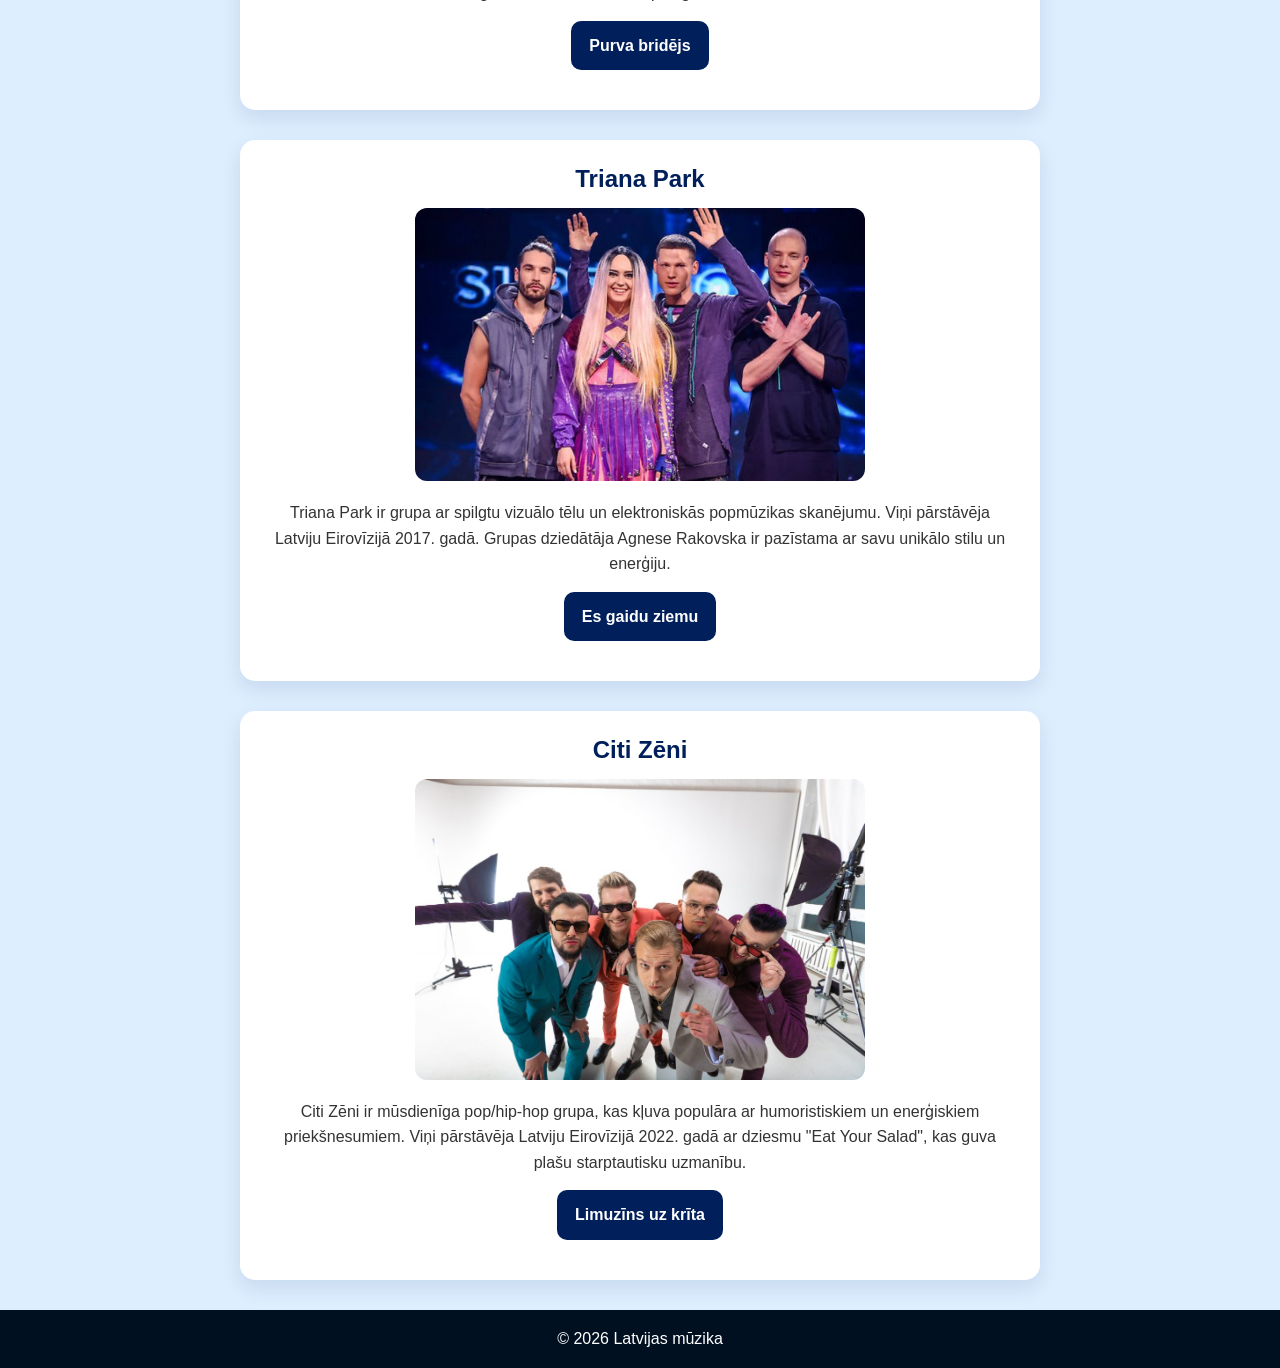
==== commit 2b6cdd07: "Update index.html" ====
--- a/index.html
+++ b/index.html
@@ -10,7 +10,7 @@
 <header>
     <section>
     <h2>Par projektu</h2>
-    <p>Šī mājaslapa ir par Latvijas pop mūziķiem, viņu mūziku un ietekmi.</p>
+    <p>Šī mājaslapa ir par Latvijas slavenākajiem pop mūziķiem, viņu mūziku un ietekmi.</p>
 
 </section>
     <h1>Latvijas Pop Mūziķi</h1>
